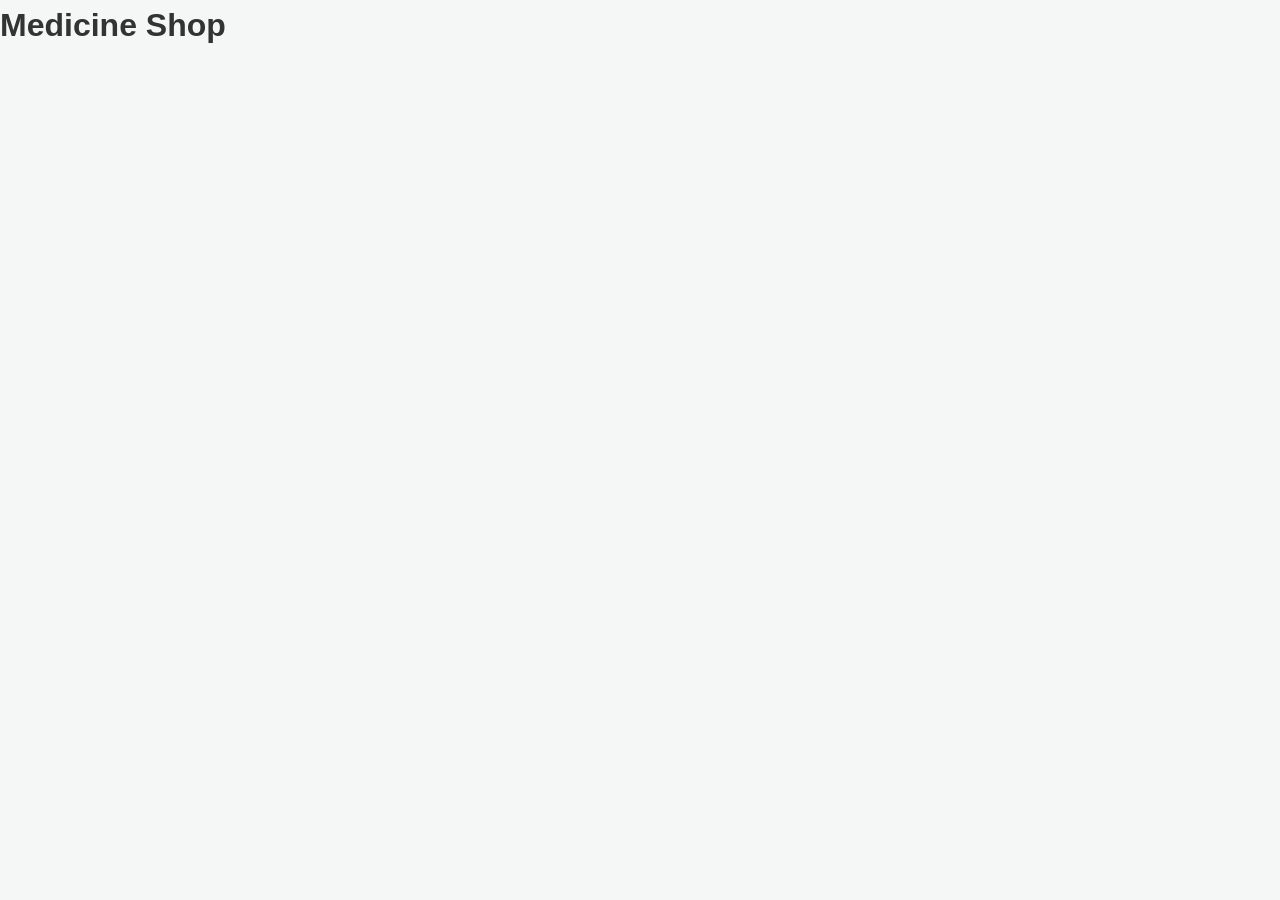
==== frontend/index.html @ e7564c16 "Initialize medicine shop frontend and docs This commit sets up the project foundation for the Online" ====
<!DOCTYPE html>
<html lang="en">
<head>
    <meta charset="UTF-8">
    <meta name="viewport" content="width=device-width, initial-scale=1.0">
    <title>Medicine Shop</title>
    <link rel="stylesheet" href="css/style.css">
</head>
<body>
    <header>
        <h1>Medicine Shop</h1>
        <nav>
            <!-- Navigation items -->
        </nav>
    </header>

    <main id="product-container">
        <!-- Content will be rendered here via JS -->
    </main>

    <script type="module" src="js/api.js"></script>
    <script type="module" src="js/cart.js"></script>
    <script type="module" src="js/ui.js"></script>
</body>
</html>
---- frontend/css/style.css ----
:root {
  /* Colors - REPLACE WITH FIGMA DESIGN SYSTEM */
  --primary-color: #2c3e50;
  --secondary-color: #27ae60;
  --background-color: #f4f7f6;
  --text-main: #333333;
  --text-light: #666666;

  /* Typography */
  --font-family-main: 'Segoe UI', Tahoma, Geneva, Verdana, sans-serif;
  --font-size-base: 16px;

  /* Spacing */
  --spacing-sm: 8px;
  --spacing-md: 16px;
  --spacing-lg: 24px;
}

* {
  box-sizing: border-box;
  margin: 0;
  padding: 0;
}

body {
  font-family: var(--font-family-main);
  background-color: var(--background-color);
  color: var(--text-main);
  line-height: 1.6;
}
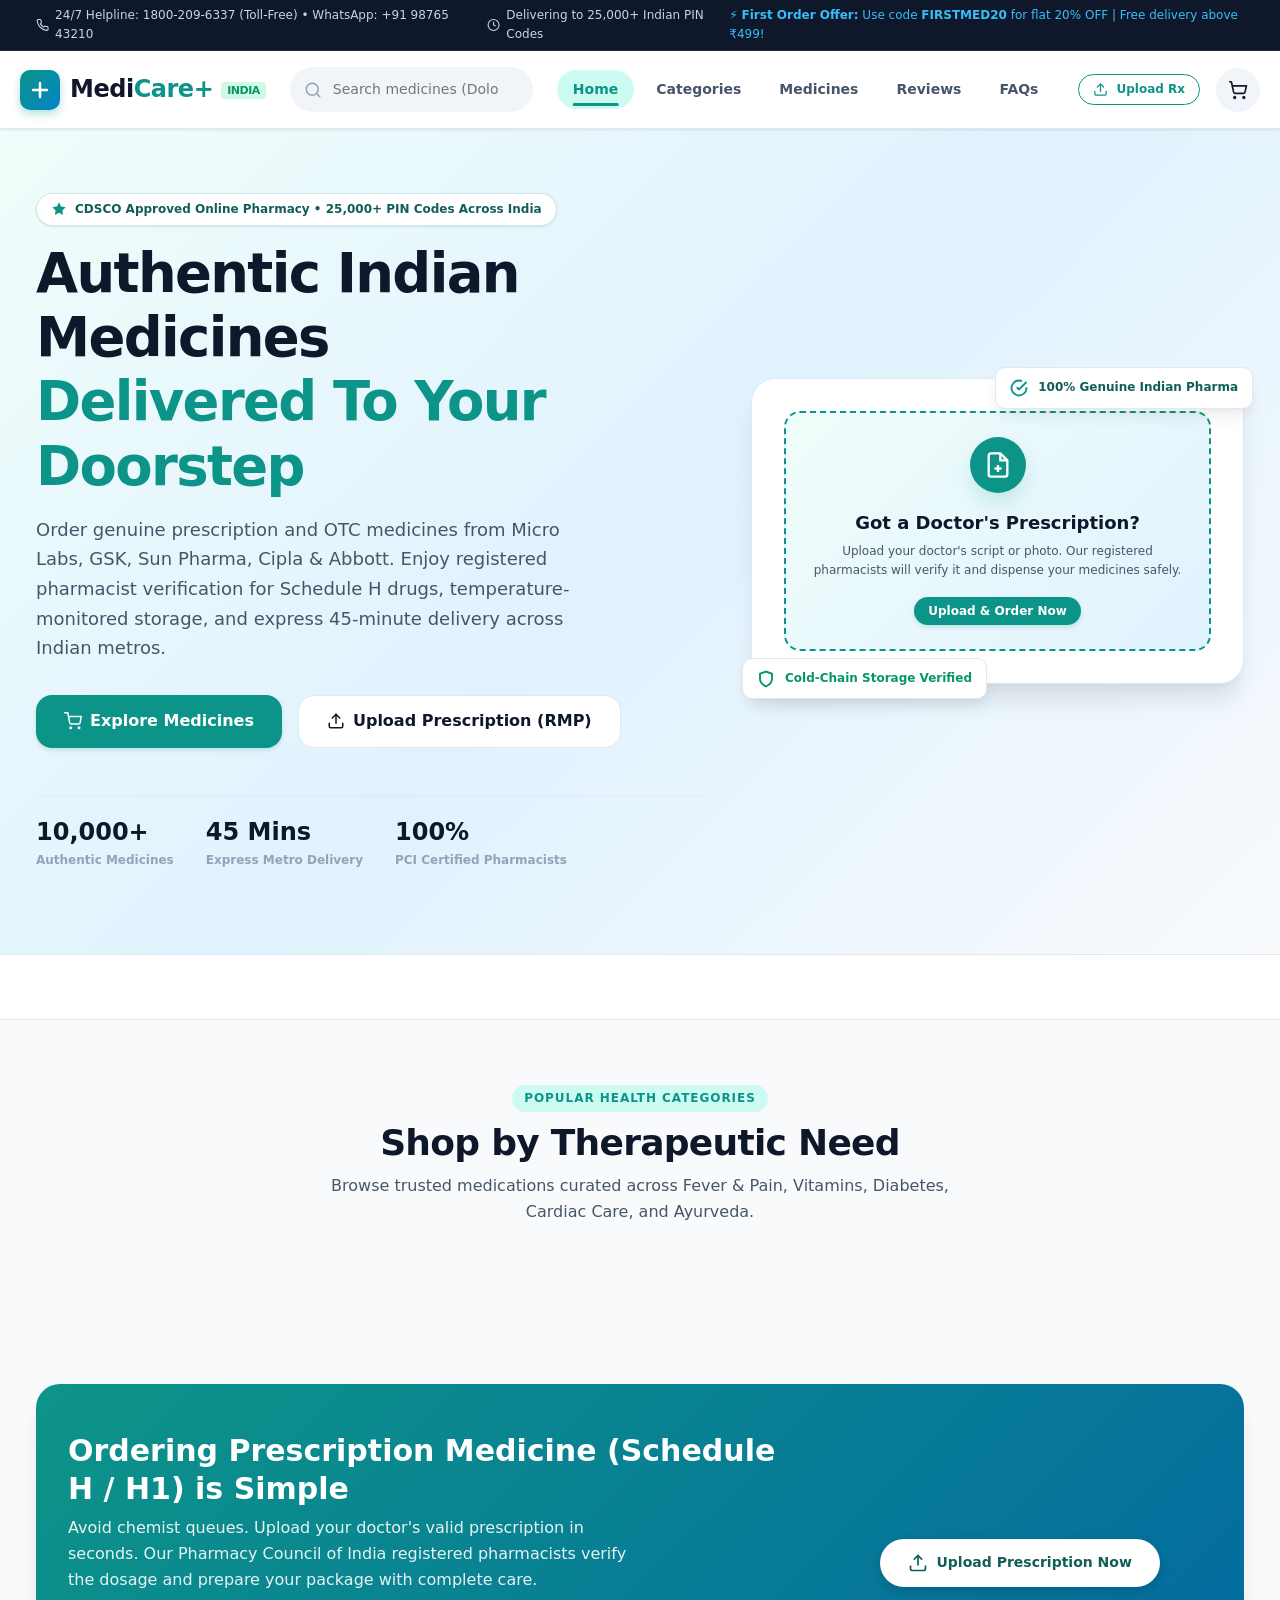
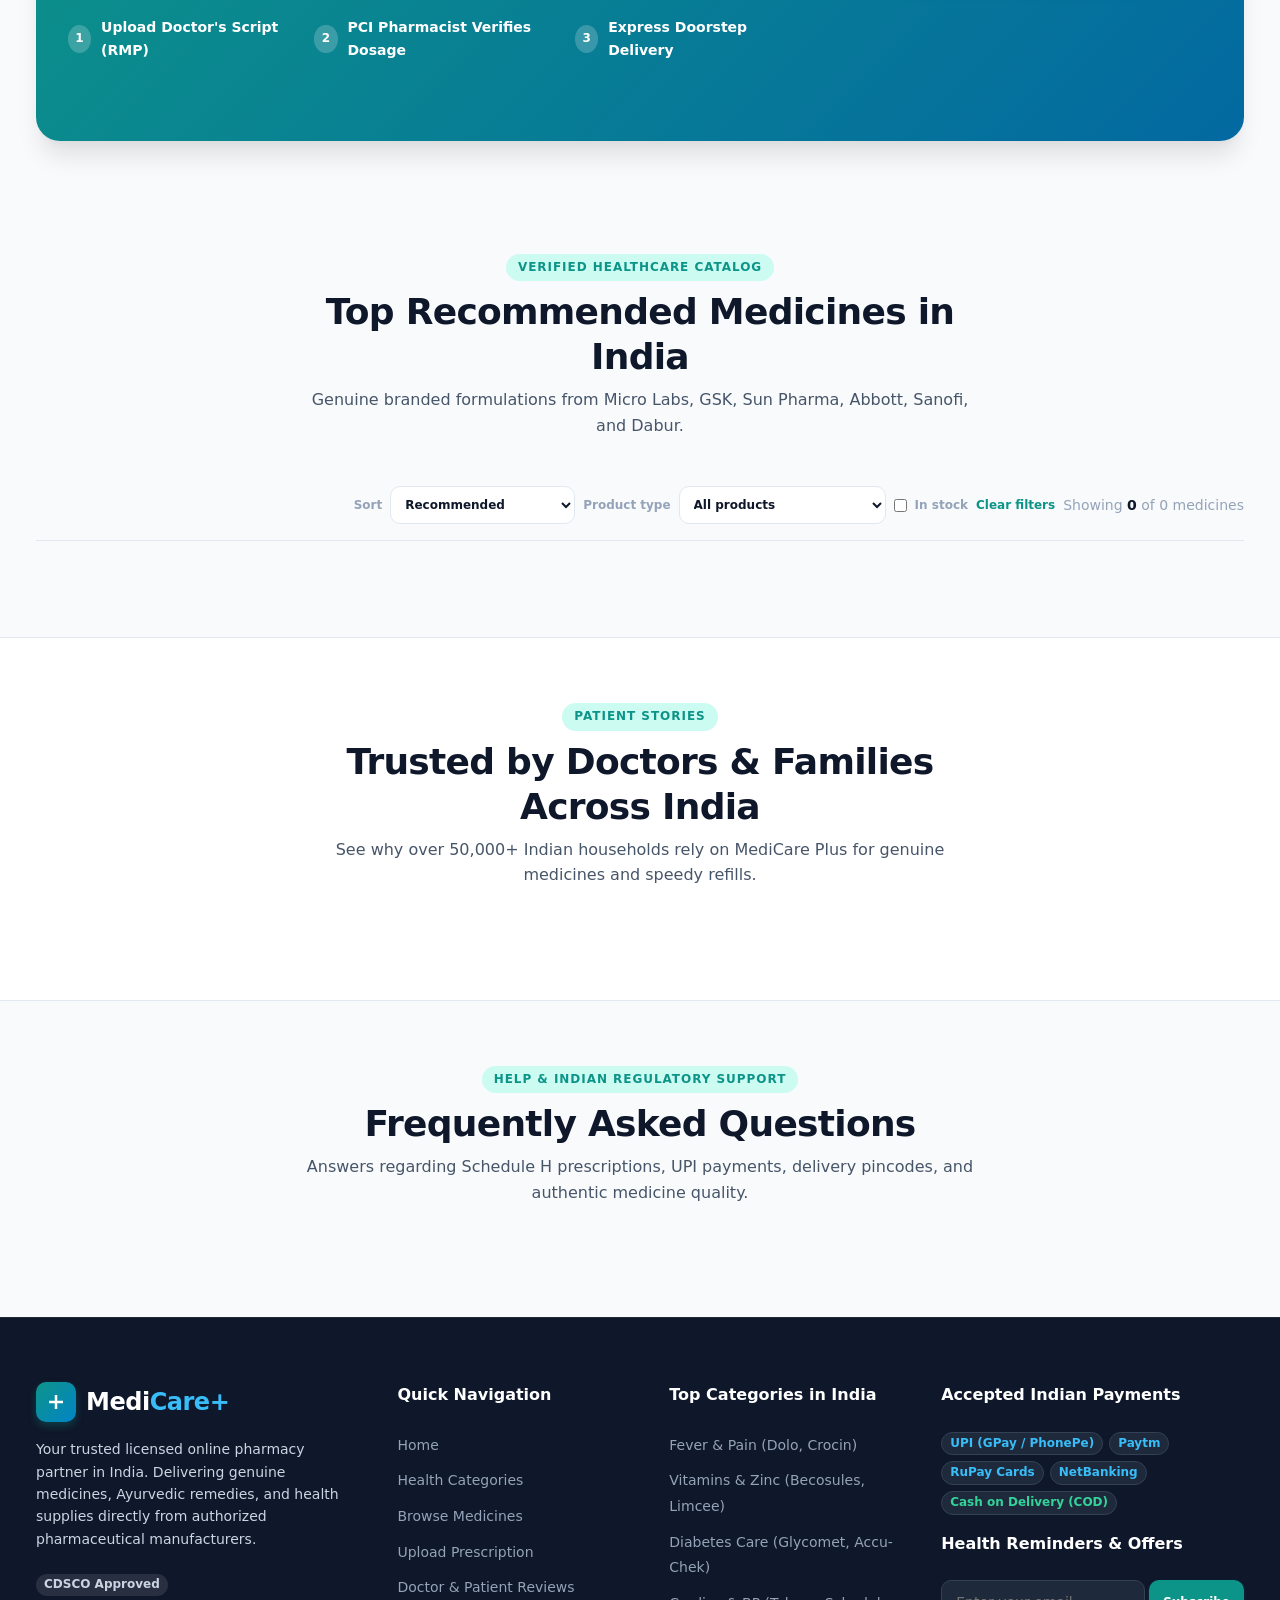
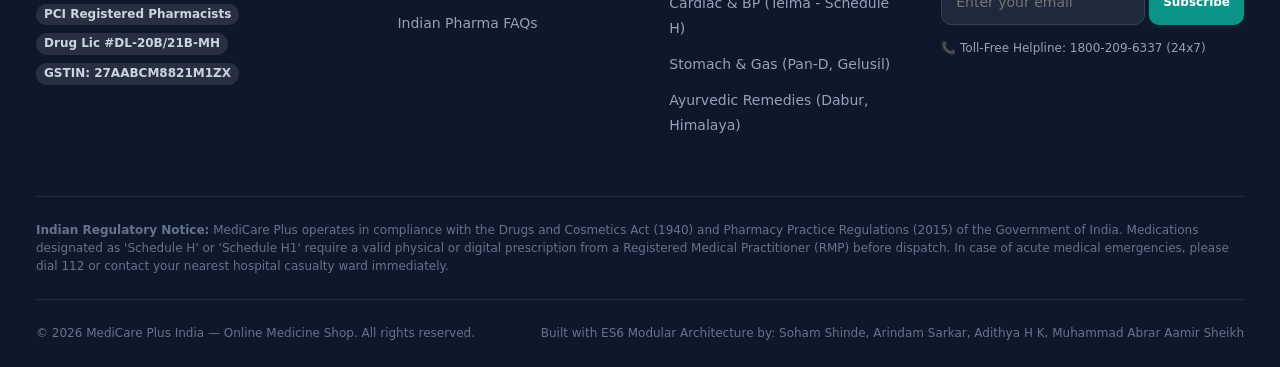
==== commit 953dd556: "fix(ui): polish navbar hover animations, fix card image containment, and adapt to Indian market (#7)" ====
--- a/frontend/index.html
+++ b/frontend/index.html
@@ -1,25 +1,433 @@
 <!DOCTYPE html>
 <html lang="en">
 <head>
-    <meta charset="UTF-8">
-    <meta name="viewport" content="width=device-width, initial-scale=1.0">
-    <title>Medicine Shop</title>
-    <link rel="stylesheet" href="css/style.css">
+  <meta charset="UTF-8" />
+  <meta name="viewport" content="width=device-width, initial-scale=1.0" />
+  <meta name="description" content="MediCare Plus — India's trusted online pharmacy delivering authentic prescription and OTC medicines, vitamins, and healthcare essentials across 25,000+ PIN codes with express delivery." />
+  <title>MediCare Plus — Online Medicine Shop & Pharmacy (India)</title>
+  <link rel="stylesheet" href="css/style.css" />
 </head>
 <body>
-    <header>
-        <h1>Medicine Shop</h1>
-        <nav>
-            <!-- Navigation items -->
-        </nav>
-    </header>
-
-    <main id="product-container">
-        <!-- Content will be rendered here via JS -->
-    </main>
-
-    <script type="module" src="js/api.js"></script>
-    <script type="module" src="js/cart.js"></script>
-    <script type="module" src="js/ui.js"></script>
+
+  <!-- Top Announcement Bar (Indian Market Helpline & Promo) -->
+  <div class="top-bar">
+    <div class="container top-bar-inner">
+      <div class="top-bar-contact">
+        <span>
+          <svg viewBox="0 0 24 24" width="14" height="14" stroke="currentColor" stroke-width="2" fill="none"><path d="M22 16.92v3a2 2 0 0 1-2.18 2 19.79 19.79 0 0 1-8.63-3.07 19.5 19.5 0 0 1-6-6 19.79 19.79 0 0 1-3.07-8.67A2 2 0 0 1 4.11 2h3a2 2 0 0 1 2 1.72 12.84 12.84 0 0 0 .7 2.81 2 2 0 0 1-.45 2.11L8.09 9.91a16 16 0 0 0 6 6l1.27-1.27a2 2 0 0 1 2.11-.45 12.84 12.84 0 0 0 2.81.7A2 2 0 0 1 22 16.92z"/></svg>
+          24/7 Helpline: 1800-209-6337 (Toll-Free) • WhatsApp: +91 98765 43210
+        </span>
+        <span>
+          <svg viewBox="0 0 24 24" width="14" height="14" stroke="currentColor" stroke-width="2" fill="none"><circle cx="12" cy="12" r="10"/><polyline points="12 6 12 12 16 14"/></svg>
+          Delivering to 25,000+ Indian PIN Codes
+        </span>
+      </div>
+      <div class="top-bar-promo">
+        ⚡ <strong>First Order Offer:</strong> Use code <strong>FIRSTMED20</strong> for flat 20% OFF | Free delivery above ₹499!
+      </div>
+    </div>
+  </div>
+
+  <!-- Main Header & Navigation with Smooth Hover Animations -->
+  <header class="site-header">
+    <div class="container header-main">
+      <!-- Brand Logo with Interactive Rotate/Scale Hover -->
+      <a href="index.html" class="brand-logo" aria-label="MediCare Plus Home">
+        <div class="brand-icon-wrap">
+          <svg viewBox="0 0 24 24" width="24" height="24" stroke="currentColor" stroke-width="2.5" fill="none" stroke-linecap="round" stroke-linejoin="round">
+            <path d="M12 5v14M5 12h14"/>
+          </svg>
+        </div>
+        <div class="brand-name">Medi<span>Care+</span> <small style="font-size: 11px; color: var(--accent-hover); font-weight: 700; background: var(--accent-light); padding: 2px 6px; border-radius: 4px; vertical-align: middle;">INDIA</small></div>
+      </a>
+
+      <!-- Header Search Bar -->
+      <form class="header-search-form" role="search" onsubmit="return false;">
+        <div class="search-input-wrap">
+          <svg class="search-icon" viewBox="0 0 24 24" width="18" height="18" stroke="currentColor" stroke-width="2" fill="none" stroke-linecap="round" stroke-linejoin="round">
+            <circle cx="11" cy="11" r="8"></circle>
+            <line x1="21" y1="21" x2="16.65" y2="16.65"></line>
+          </svg>
+          <input 
+            type="search" 
+            class="header-search-input" 
+            placeholder="Search medicines (Dolo 650, Becosules, Crocin), generic salts, brands..." 
+            aria-label="Search Indian medicines"
+          />
+        </div>
+      </form>
+
+      <!-- Main Navigation with Smooth Animated Hover Underlines -->
+      <nav class="main-nav" aria-label="Main Navigation">
+        <ul class="nav-links" id="main-nav-links">
+          <li><a href="index.html" class="nav-link active">Home</a></li>
+          <li><a href="#categories-section" class="nav-link">Categories</a></li>
+          <li><a href="#medicines-section" class="nav-link">Medicines</a></li>
+          <li><a href="#testimonials-section" class="nav-link">Reviews</a></li>
+          <li><a href="#faq-section" class="nav-link">FAQs</a></li>
+        </ul>
+      </nav>
+
+      <!-- Header Action Controls -->
+      <div class="header-actions">
+        <button type="button" class="btn btn-outline-primary btn-sm btn-pill" data-action="upload-prescription" title="Upload Doctor's Prescription (RMP)">
+          <svg viewBox="0 0 24 24" width="15" height="15" stroke="currentColor" stroke-width="2" fill="none" stroke-linecap="round" stroke-linejoin="round">
+            <path d="M21 15v4a2 2 0 0 1-2 2H5a2 2 0 0 1-2-2v-4"/>
+            <polyline points="17 8 12 3 7 8"/>
+            <line x1="12" y1="3" x2="12" y2="15"/>
+          </svg>
+          <span>Upload Rx</span>
+        </button>
+
+        <!-- Cart Button with Bouncing Counter Badge -->
+        <button type="button" class="btn-cart" id="btn-cart" aria-label="Shopping Cart">
+          <svg viewBox="0 0 24 24" width="20" height="20" stroke="currentColor" stroke-width="2" fill="none" stroke-linecap="round" stroke-linejoin="round">
+            <circle cx="8" cy="21" r="1"/>
+            <circle cx="19" cy="21" r="1"/>
+            <path d="M2.05 2.05h2l2.66 12.42a2 2 0 0 0 2 1.58h9.78a2 2 0 0 0 1.95-1.57l1.65-7.43H5.12"/>
+          </svg>
+          <span class="cart-badge" id="cart-badge" style="display: none;">0</span>
+        </button>
+
+        <!-- Mobile Menu Hamburger -->
+        <button type="button" class="mobile-toggle" id="mobile-menu-toggle" aria-label="Toggle navigation menu">
+          <svg viewBox="0 0 24 24" width="24" height="24" stroke="currentColor" stroke-width="2" fill="none">
+            <line x1="3" y1="12" x2="21" y2="12"></line>
+            <line x1="3" y1="6" x2="21" y2="6"></line>
+            <line x1="3" y1="18" x2="21" y2="18"></line>
+          </svg>
+        </button>
+      </div>
+    </div>
+  </header>
+
+  <main>
+    <!-- Hero Section -->
+    <section class="hero-section">
+      <div class="container hero-grid">
+        <div class="hero-content">
+          <div class="hero-tag">
+            <svg viewBox="0 0 24 24" width="16" height="16" fill="var(--primary-color)" stroke="none">
+              <path d="M12 2l3.09 6.26L22 9.27l-5 4.87 1.18 6.88L12 17.77l-6.18 3.25L7 14.14 2 9.27l6.91-1.01L12 2z"/>
+            </svg>
+            CDSCO Approved Online Pharmacy • 25,000+ PIN Codes Across India
+          </div>
+
+          <h1 class="hero-title">
+            Authentic Indian Medicines <br />
+            <span class="highlight">Delivered To Your Doorstep</span>
+          </h1>
+
+          <p class="hero-description">
+            Order genuine prescription and OTC medicines from Micro Labs, GSK, Sun Pharma, Cipla & Abbott. Enjoy registered pharmacist verification for Schedule H drugs, temperature-monitored storage, and express 45-minute delivery across Indian metros.
+          </p>
+
+          <div class="hero-actions">
+            <a href="#medicines-section" class="btn btn-primary btn-lg">
+              <svg viewBox="0 0 24 24" width="18" height="18" stroke="currentColor" stroke-width="2" fill="none" stroke-linecap="round" stroke-linejoin="round">
+                <circle cx="9" cy="21" r="1"/>
+                <circle cx="20" cy="21" r="1"/>
+                <path d="M1 1h4l2.68 13.39a2 2 0 0 0 2 1.61h9.72a2 2 0 0 0 2-1.61L23 6H6"/>
+              </svg>
+              <span>Explore Medicines</span>
+            </a>
+
+            <button type="button" class="btn btn-outline btn-lg" data-action="upload-prescription">
+              <svg viewBox="0 0 24 24" width="18" height="18" stroke="currentColor" stroke-width="2" fill="none" stroke-linecap="round" stroke-linejoin="round">
+                <path d="M21 15v4a2 2 0 0 1-2 2H5a2 2 0 0 1-2-2v-4"/>
+                <polyline points="17 8 12 3 7 8"/>
+                <line x1="12" y1="3" x2="12" y2="15"/>
+              </svg>
+              <span>Upload Prescription (RMP)</span>
+            </button>
+          </div>
+
+          <div class="hero-stats">
+            <div class="stat-item">
+              <span class="stat-number">10,000+</span>
+              <span class="stat-label">Authentic Medicines</span>
+            </div>
+            <div class="stat-item">
+              <span class="stat-number">45 Mins</span>
+              <span class="stat-label">Express Metro Delivery</span>
+            </div>
+            <div class="stat-item">
+              <span class="stat-number">100%</span>
+              <span class="stat-label">PCI Certified Pharmacists</span>
+            </div>
+          </div>
+        </div>
+
+        <!-- Hero Visual Right Box -->
+        <div class="hero-visual">
+          <div class="hero-card">
+            <div class="hero-prescription-box" data-action="upload-prescription" style="cursor: pointer;">
+              <div class="prescription-icon-circle">
+                <svg viewBox="0 0 24 24" width="28" height="28" stroke="currentColor" stroke-width="2" fill="none">
+                  <path d="M14 2H6a2 2 0 0 0-2 2v16a2 2 0 0 0 2 2h12a2 2 0 0 0 2-2V8z"></path>
+                  <polyline points="14 2 14 8 20 8"></polyline>
+                  <line x1="12" y1="18" x2="12" y2="12"></line>
+                  <line x1="9" y1="15" x2="15" y2="15"></line>
+                </svg>
+              </div>
+              <h3>Got a Doctor's Prescription?</h3>
+              <p>Upload your doctor's script or photo. Our registered pharmacists will verify it and dispense your medicines safely.</p>
+              <button type="button" class="btn btn-primary btn-sm btn-pill" data-action="upload-prescription">
+                Upload & Order Now
+              </button>
+            </div>
+
+            <div class="floating-badge floating-badge-1">
+              <svg viewBox="0 0 24 24" width="18" height="18" stroke="var(--primary-color)" stroke-width="2.5" fill="none">
+                <path d="M22 11.08V12a10 10 0 1 1-5.93-9.14"></path>
+                <polyline points="22 4 12 14.01 9 11.01"></polyline>
+              </svg>
+              <span>100% Genuine Indian Pharma</span>
+            </div>
+
+            <div class="floating-badge floating-badge-2">
+              <svg viewBox="0 0 24 24" width="18" height="18" stroke="var(--accent-hover)" stroke-width="2.5" fill="none">
+                <path d="M12 22s8-4 8-10V5l-8-3-8 3v7c0 6 8 10 8 10z"></path>
+              </svg>
+              <span>Cold-Chain Storage Verified</span>
+            </div>
+          </div>
+        </div>
+      </div>
+    </section>
+
+    <!-- Trust Features (Indian Market Adapted) -->
+    <section class="features-section" aria-label="Trust and Reliability Features">
+      <div class="container">
+        <div class="features-grid" id="features-container">
+          <!-- Dynamically populated via ui.js -->
+        </div>
+      </div>
+    </section>
+
+    <!-- Categories Showcase -->
+    <section class="section categories-section" id="categories-section" aria-label="Medicine Categories">
+      <div class="container">
+        <div class="section-header">
+          <span class="section-badge">Popular Health Categories</span>
+          <h2 class="section-title">Shop by Therapeutic Need</h2>
+          <p class="section-subtitle">Browse trusted medications curated across Fever & Pain, Vitamins, Diabetes, Cardiac Care, and Ayurveda.</p>
+        </div>
+
+        <div class="categories-grid" id="categories-container">
+          <!-- Dynamically populated via ui.js -->
+        </div>
+      </div>
+    </section>
+
+    <!-- Prescription Upload Callout Banner -->
+    <section class="container" id="prescription-section" aria-label="Prescription Upload Banner">
+      <div class="rx-banner-section">
+        <div class="rx-banner-grid">
+          <div class="rx-banner-content">
+            <h2>Ordering Prescription Medicine (Schedule H / H1) is Simple</h2>
+            <p>Avoid chemist queues. Upload your doctor's valid prescription in seconds. Our Pharmacy Council of India registered pharmacists verify the dosage and prepare your package with complete care.</p>
+            
+            <div class="rx-steps">
+              <div class="rx-step-item">
+                <span class="rx-step-number">1</span>
+                <span>Upload Doctor's Script (RMP)</span>
+              </div>
+              <div class="rx-step-item">
+                <span class="rx-step-number">2</span>
+                <span>PCI Pharmacist Verifies Dosage</span>
+              </div>
+              <div class="rx-step-item">
+                <span class="rx-step-number">3</span>
+                <span>Express Doorstep Delivery</span>
+              </div>
+            </div>
+          </div>
+
+          <div class="rx-banner-action">
+            <button type="button" class="btn btn-upload-lg btn-pill" data-action="upload-prescription">
+              <svg viewBox="0 0 24 24" width="20" height="20" stroke="currentColor" stroke-width="2" fill="none">
+                <path d="M21 15v4a2 2 0 0 1-2 2H5a2 2 0 0 1-2-2v-4"/>
+                <polyline points="17 8 12 3 7 8"/>
+                <line x1="12" y1="3" x2="12" y2="15"/>
+              </svg>
+              <span>Upload Prescription Now</span>
+            </button>
+          </div>
+        </div>
+      </div>
+    </section>
+
+    <!-- Featured Medicines Catalog Showcase -->
+    <section class="section" id="medicines-section" aria-label="Featured Medicines Catalog">
+      <div class="container">
+        <div class="section-header">
+          <span class="section-badge">Verified Healthcare Catalog</span>
+          <h2 class="section-title">Top Recommended Medicines in India</h2>
+          <p class="section-subtitle">Genuine branded formulations from Micro Labs, GSK, Sun Pharma, Abbott, Sanofi, and Dabur.</p>
+        </div>
+
+        <!-- Filter Pills Bar & Counter -->
+        <div class="catalog-controls">
+          <div class="filter-pills" id="filter-pills-container">
+            <!-- Dynamically populated via app.js -->
+          </div>
+          <div class="catalog-refinements" aria-label="Refine medicine results">
+            <label class="catalog-select-label" for="catalog-sort">Sort
+              <select id="catalog-sort" class="catalog-select">
+                <option value="recommended">Recommended</option>
+                <option value="name-asc">Name: A to Z</option>
+                <option value="price-asc">Price: Low to high</option>
+                <option value="price-desc">Price: High to low</option>
+              </select>
+            </label>
+            <label class="catalog-select-label" for="catalog-type">Product type
+              <select id="catalog-type" class="catalog-select">
+                <option value="all">All products</option>
+                <option value="otc">Over the counter</option>
+                <option value="rx">Prescription required</option>
+              </select>
+            </label>
+            <label class="catalog-stock-toggle"><input id="catalog-in-stock" type="checkbox" /> In stock</label>
+            <button type="button" class="catalog-reset" id="catalog-reset">Clear filters</button>
+            <div class="results-count" aria-live="polite">
+              Showing <strong id="results-count-number">0</strong> of <span id="results-total-number">0</span> medicines
+            </div>
+          </div>
+        </div>
+
+        <!-- Product Grid Container with Fixed-Height Contain Card Images -->
+        <div class="products-grid" id="product-container">
+          <!-- Dynamically rendered via ui.js renderProducts() -->
+        </div>
+      </div>
+    </section>
+
+    <!-- Customer Testimonials -->
+    <section class="section" id="testimonials-section" style="background-color: var(--bg-surface); border-top: 1px solid var(--border-color); border-bottom: 1px solid var(--border-color);" aria-label="Patient Testimonials">
+      <div class="container">
+        <div class="section-header">
+          <span class="section-badge">Patient Stories</span>
+          <h2 class="section-title">Trusted by Doctors & Families Across India</h2>
+          <p class="section-subtitle">See why over 50,000+ Indian households rely on MediCare Plus for genuine medicines and speedy refills.</p>
+        </div>
+
+        <div class="testimonials-grid" id="testimonials-container">
+          <!-- Dynamically populated via ui.js -->
+        </div>
+      </div>
+    </section>
+
+    <!-- Frequently Asked Questions -->
+    <section class="section" id="faq-section" aria-label="Frequently Asked Questions">
+      <div class="container">
+        <div class="section-header">
+          <span class="section-badge">Help & Indian Regulatory Support</span>
+          <h2 class="section-title">Frequently Asked Questions</h2>
+          <p class="section-subtitle">Answers regarding Schedule H prescriptions, UPI payments, delivery pincodes, and authentic medicine quality.</p>
+        </div>
+
+        <div class="faq-grid" id="faq-container">
+          <!-- Dynamically populated via ui.js -->
+        </div>
+      </div>
+    </section>
+  </main>
+
+  <!-- Site Footer (Indian Compliance & Payments) -->
+  <footer class="site-footer">
+    <div class="container">
+      <div class="footer-grid">
+        <!-- Col 1: About & Credentials -->
+        <div class="footer-col footer-brand">
+          <a href="index.html" class="brand-logo" style="color: #ffffff;">
+            <div class="brand-icon-wrap">
+              <svg viewBox="0 0 24 24" width="24" height="24" stroke="currentColor" stroke-width="2.5" fill="none">
+                <path d="M12 5v14M5 12h14"/>
+              </svg>
+            </div>
+            <div class="brand-name" style="color: #ffffff;">Medi<span style="color: #38bdf8;">Care+</span></div>
+          </a>
+          <p>
+            Your trusted licensed online pharmacy partner in India. Delivering genuine medicines, Ayurvedic remedies, and health supplies directly from authorized pharmaceutical manufacturers.
+          </p>
+          <div style="display: flex; gap: 8px; flex-wrap: wrap;">
+            <span class="badge" style="background: rgba(255,255,255,0.1); color: #cbd5e1;">CDSCO Approved</span>
+            <span class="badge" style="background: rgba(255,255,255,0.1); color: #cbd5e1;">PCI Registered Pharmacists</span>
+            <span class="badge" style="background: rgba(255,255,255,0.1); color: #cbd5e1;">Drug Lic #DL-20B/21B-MH</span>
+            <span class="badge" style="background: rgba(255,255,255,0.1); color: #cbd5e1;">GSTIN: 27AABCM8821M1ZX</span>
+          </div>
+        </div>
+
+        <!-- Col 2: Quick Links -->
+        <div class="footer-col">
+          <h4>Quick Navigation</h4>
+          <ul class="footer-links">
+            <li><a href="index.html">Home</a></li>
+            <li><a href="#categories-section">Health Categories</a></li>
+            <li><a href="#medicines-section">Browse Medicines</a></li>
+            <li><a href="#prescription-section">Upload Prescription</a></li>
+            <li><a href="#testimonials-section">Doctor & Patient Reviews</a></li>
+            <li><a href="#faq-section">Indian Pharma FAQs</a></li>
+          </ul>
+        </div>
+
+        <!-- Col 3: Popular Categories -->
+        <div class="footer-col">
+          <h4>Top Categories in India</h4>
+          <ul class="footer-links">
+            <li><a href="#medicines-section">Fever & Pain (Dolo, Crocin)</a></li>
+            <li><a href="#medicines-section">Vitamins & Zinc (Becosules, Limcee)</a></li>
+            <li><a href="#medicines-section">Diabetes Care (Glycomet, Accu-Chek)</a></li>
+            <li><a href="#medicines-section">Cardiac & BP (Telma - Schedule H)</a></li>
+            <li><a href="#medicines-section">Stomach & Gas (Pan-D, Gelusil)</a></li>
+            <li><a href="#medicines-section">Ayurvedic Remedies (Dabur, Himalaya)</a></li>
+          </ul>
+        </div>
+
+        <!-- Col 4: Payments, Newsletter & Contact -->
+        <div class="footer-col">
+          <h4>Accepted Indian Payments</h4>
+          <div style="display: flex; gap: 6px; flex-wrap: wrap; margin-bottom: 16px;">
+            <span class="badge" style="background: #1e293b; color: #38bdf8; border: 1px solid #334155;">UPI (GPay / PhonePe)</span>
+            <span class="badge" style="background: #1e293b; color: #38bdf8; border: 1px solid #334155;">Paytm</span>
+            <span class="badge" style="background: #1e293b; color: #38bdf8; border: 1px solid #334155;">RuPay Cards</span>
+            <span class="badge" style="background: #1e293b; color: #38bdf8; border: 1px solid #334155;">NetBanking</span>
+            <span class="badge" style="background: #1e293b; color: #34d399; border: 1px solid #334155;">Cash on Delivery (COD)</span>
+          </div>
+
+          <h4>Health Reminders & Offers</h4>
+          <form class="newsletter-form" onsubmit="event.preventDefault(); alert('Thank you for subscribing to MediCare Plus India health updates!');">
+            <input type="email" class="newsletter-input" placeholder="Enter your email" required />
+            <button type="submit" class="btn btn-primary btn-sm">Subscribe</button>
+          </form>
+          <p style="font-size: 12px; color: #94a3b8; margin-top: 14px;">
+            📞 Toll-Free Helpline: 1800-209-6337 (24x7)
+          </p>
+        </div>
+      </div>
+
+      <!-- Regulatory Medical Disclaimer (Indian Drugs & Cosmetics Act) -->
+      <div class="footer-disclaimer">
+        <strong>Indian Regulatory Notice:</strong> MediCare Plus operates in compliance with the Drugs and Cosmetics Act (1940) and Pharmacy Practice Regulations (2015) of the Government of India. Medications designated as 'Schedule H' or 'Schedule H1' require a valid physical or digital prescription from a Registered Medical Practitioner (RMP) before dispatch. In case of acute medical emergencies, please dial 112 or contact your nearest hospital casualty ward immediately.
+      </div>
+
+      <!-- Copyright & Team Attribution -->
+      <div class="footer-bottom">
+        <div>
+          © 2026 MediCare Plus India — Online Medicine Shop. All rights reserved.
+        </div>
+        <div>
+          Built with ES6 Modular Architecture by: Soham Shinde, Arindam Sarkar, Adithya H K, Muhammad Abrar Aamir Sheikh
+        </div>
+      </div>
+    </div>
+  </footer>
+
+  <!-- Toast Notification Container -->
+  <div id="toast-container" class="toast-container" aria-live="polite"></div>
+
+  <!-- Modular Scripts -->
+  <script type="module" src="js/app.js"></script>
 </body>
 </html>
--- a/frontend/css/style.css
+++ b/frontend/css/style.css
@@ -1,30 +1,1661 @@
+/**
+ * style.css: Core Design System and Component Styles for Online Medicine Shop
+ * Maintained by Member 1 (Soham Shinde) - Foundation, Homepage & UI Components
+ */
+
+/* ==========================================================================
+   1. DESIGN SYSTEM VARIABLES (:root)
+   ========================================================================== */
 :root {
-  /* Colors - REPLACE WITH FIGMA DESIGN SYSTEM */
-  --primary-color: #2c3e50;
-  --secondary-color: #27ae60;
-  --background-color: #f4f7f6;
-  --text-main: #333333;
-  --text-light: #666666;
-
-  /* Typography */
-  --font-family-main: 'Segoe UI', Tahoma, Geneva, Verdana, sans-serif;
-  --font-size-base: 16px;
-
-  /* Spacing */
+  /* Brand Palette - Modern Healthcare & Pharmaceutical */
+  --primary-color: #0d9488;       /* Medical Teal 600 */
+  --primary-hover: #0f766e;       /* Teal 700 */
+  --primary-dark: #115e59;        /* Teal 800 */
+  --primary-light: #ccfbf1;       /* Teal 100 */
+  --primary-subtle: #f0fdfa;      /* Teal 50 */
+
+  --secondary-color: #0284c7;     /* Clinical Sky 600 */
+  --secondary-hover: #0369a1;     /* Sky 700 */
+  --secondary-light: #e0f2fe;     /* Sky 100 */
+
+  --accent-color: #10b981;        /* Wellness Emerald 500 */
+  --accent-hover: #059669;        /* Emerald 600 */
+  --accent-light: #d1fae5;        /* Emerald 100 */
+
+  /* Status & Regulatory */
+  --warning-color: #d97706;       /* Rx Prescription Required (Amber 600) */
+  --warning-light: #fef3c7;       /* Amber 100 */
+  --warning-border: #fcd34d;      /* Amber 300 */
+  
+  --danger-color: #e11d48;        /* Rose 600 */
+  --danger-light: #ffe4e6;        /* Rose 100 */
+
+  --success-color: #10b981;       /* Emerald 500 */
+  --success-light: #d1fae5;       /* Emerald 100 */
+
+  /* Neutral Backgrounds & Surfaces */
+  --background-color: #f8fafc;   /* Slate 50 */
+  --bg-surface: #ffffff;
+  --bg-muted: #f1f5f9;           /* Slate 100 */
+  --bg-card: #ffffff;
+  --bg-dark: #0f172a;            /* Slate 900 */
+
+  /* Typography Colors */
+  --text-main: #0f172a;           /* Slate 900 */
+  --text-light: #475569;          /* Slate 600 */
+  --text-muted: #94a3b8;          /* Slate 400 */
+  --text-inverted: #ffffff;
+
+  /* Borders & Dividers */
+  --border-color: #e2e8f0;        /* Slate 200 */
+  --border-subtle: #f1f5f9;       /* Slate 100 */
+  --border-focus: #0d9488;
+
+  /* Typography Hierarchy */
+  --font-family-main: system-ui, -apple-system, BlinkMacSystemFont, 'Segoe UI', Roboto, 'Helvetica Neue', Arial, sans-serif;
+  --font-size-xs: 0.75rem;       /* 12px */
+  --font-size-sm: 0.875rem;      /* 14px */
+  --font-size-base: 1rem;        /* 16px */
+  --font-size-md: 1.125rem;      /* 18px */
+  --font-size-lg: 1.25rem;       /* 20px */
+  --font-size-xl: 1.5rem;        /* 24px */
+  --font-size-2xl: 1.875rem;     /* 30px */
+  --font-size-3xl: 2.25rem;      /* 36px */
+  --font-size-4xl: 3rem;         /* 48px */
+
+  /* Spacing Scale */
+  --spacing-xs: 4px;
   --spacing-sm: 8px;
   --spacing-md: 16px;
   --spacing-lg: 24px;
-}
-
-* {
+  --spacing-xl: 32px;
+  --spacing-2xl: 48px;
+  --spacing-3xl: 64px;
+
+  /* Border Radii */
+  --radius-sm: 6px;
+  --radius-md: 10px;
+  --radius-lg: 16px;
+  --radius-xl: 24px;
+  --radius-pill: 9999px;
+
+  /* Shadows & Elevations */
+  --shadow-sm: 0 1px 3px rgba(0, 0, 0, 0.06), 0 1px 2px rgba(0, 0, 0, 0.04);
+  --shadow-md: 0 4px 6px -1px rgba(0, 0, 0, 0.07), 0 2px 4px -2px rgba(0, 0, 0, 0.04);
+  --shadow-lg: 0 10px 15px -3px rgba(0, 0, 0, 0.08), 0 4px 6px -4px rgba(0, 0, 0, 0.03);
+  --shadow-xl: 0 20px 25px -5px rgba(0, 0, 0, 0.1), 0 8px 10px -6px rgba(0, 0, 0, 0.04);
+  --shadow-teal: 0 10px 25px -5px rgba(13, 148, 136, 0.25);
+
+  /* Transitions */
+  --transition-fast: 0.15s ease;
+  --transition-normal: 0.25s cubic-bezier(0.4, 0, 0.2, 1);
+  --transition-slow: 0.35s cubic-bezier(0.4, 0, 0.2, 1);
+
+  /* Container */
+  --container-max-width: 1240px;
+}
+
+/* ==========================================================================
+   2. GLOBAL RESET & BASE STYLES
+   ========================================================================== */
+*, *::before, *::after {
   box-sizing: border-box;
   margin: 0;
   padding: 0;
 }
 
+html {
+  scroll-behavior: smooth;
+}
+
 body {
   font-family: var(--font-family-main);
   background-color: var(--background-color);
   color: var(--text-main);
   line-height: 1.6;
-}
+  -webkit-font-smoothing: antialiased;
+  -moz-osx-font-smoothing: grayscale;
+  display: flex;
+  flex-direction: column;
+  min-height: 100vh;
+}
+
+img {
+  max-width: 100%;
+  height: auto;
+  display: block;
+}
+
+a {
+  color: inherit;
+  text-decoration: none;
+  transition: color var(--transition-fast);
+}
+
+button, input, select, textarea {
+  font: inherit;
+}
+
+button {
+  cursor: pointer;
+  border: none;
+  background: none;
+}
+
+ul, ol {
+  list-style: none;
+}
+
+/* Utilities */
+.container {
+  width: 100%;
+  max-width: var(--container-max-width);
+  margin-left: auto;
+  margin-right: auto;
+  padding-left: var(--spacing-md);
+  padding-right: var(--spacing-md);
+}
+
+.section {
+  padding-top: var(--spacing-3xl);
+  padding-bottom: var(--spacing-3xl);
+}
+
+.section-header {
+  text-align: center;
+  max-width: 680px;
+  margin: 0 auto var(--spacing-2xl);
+}
+
+.section-badge {
+  display: inline-block;
+  font-size: var(--font-size-xs);
+  font-weight: 700;
+  text-transform: uppercase;
+  letter-spacing: 0.08em;
+  color: var(--primary-color);
+  background: var(--primary-light);
+  padding: 4px 12px;
+  border-radius: var(--radius-pill);
+  margin-bottom: var(--spacing-sm);
+}
+
+.section-title {
+  font-size: var(--font-size-3xl);
+  font-weight: 800;
+  color: var(--text-main);
+  line-height: 1.25;
+  margin-bottom: var(--spacing-sm);
+  letter-spacing: -0.02em;
+}
+
+.section-subtitle {
+  font-size: var(--font-size-base);
+  color: var(--text-light);
+  line-height: 1.6;
+}
+
+/* ==========================================================================
+   3. UI COMPONENTS: BUTTONS
+   ========================================================================== */
+.btn {
+  display: inline-flex;
+  align-items: center;
+  justify-content: center;
+  gap: var(--spacing-sm);
+  padding: 10px 20px;
+  font-size: var(--font-size-sm);
+  font-weight: 600;
+  border-radius: var(--radius-md);
+  transition: all var(--transition-normal);
+  white-space: nowrap;
+  line-height: 1.4;
+}
+
+.btn-primary {
+  background-color: var(--primary-color);
+  color: var(--text-inverted);
+  box-shadow: 0 2px 4px rgba(13, 148, 136, 0.2);
+}
+
+.btn-primary:hover {
+  background-color: var(--primary-hover);
+  box-shadow: 0 4px 10px rgba(13, 148, 136, 0.35);
+  transform: translateY(-1px);
+}
+
+.btn-primary:active {
+  transform: translateY(0);
+}
+
+.btn-secondary {
+  background-color: var(--secondary-color);
+  color: var(--text-inverted);
+}
+
+.btn-secondary:hover {
+  background-color: var(--secondary-hover);
+  transform: translateY(-1px);
+}
+
+.btn-outline {
+  border: 1.5px solid var(--border-color);
+  background-color: var(--bg-surface);
+  color: var(--text-main);
+}
+
+.btn-outline:hover {
+  border-color: var(--primary-color);
+  color: var(--primary-color);
+  background-color: var(--primary-subtle);
+}
+
+.btn-outline-primary {
+  border: 1.5px solid var(--primary-color);
+  color: var(--primary-color);
+  background: transparent;
+}
+
+.btn-outline-primary:hover {
+  background-color: var(--primary-color);
+  color: var(--text-inverted);
+}
+
+.btn-pill {
+  border-radius: var(--radius-pill);
+}
+
+.btn-sm {
+  padding: 6px 14px;
+  font-size: var(--font-size-xs);
+}
+
+.btn-lg {
+  padding: 14px 28px;
+  font-size: var(--font-size-base);
+  border-radius: var(--radius-lg);
+}
+
+.btn-icon {
+  width: 40px;
+  height: 40px;
+  padding: 0;
+  border-radius: var(--radius-md);
+  display: inline-flex;
+  align-items: center;
+  justify-content: center;
+}
+
+/* ==========================================================================
+   4. UI COMPONENTS: BADGES & TAGS
+   ========================================================================== */
+.badge {
+  display: inline-flex;
+  align-items: center;
+  gap: 4px;
+  padding: 3px 8px;
+  font-size: var(--font-size-xs);
+  font-weight: 600;
+  border-radius: var(--radius-pill);
+  line-height: 1.3;
+}
+
+.badge-rx {
+  background-color: var(--warning-light);
+  color: var(--warning-color);
+  border: 1px solid var(--warning-border);
+  font-weight: 700;
+}
+
+.badge-schedule-h {
+  background-color: #fee2e2;
+  color: #b91c1c;
+  border: 1px solid #fca5a5;
+  font-weight: 700;
+  letter-spacing: 0.02em;
+}
+
+.badge-ayurvedic {
+  background-color: #ecfdf5;
+  color: #047857;
+  border: 1px solid #a7f3d0;
+  font-weight: 700;
+}
+
+.badge-otc {
+  background-color: var(--success-light);
+  color: var(--accent-hover);
+}
+
+.badge-discount {
+  background-color: var(--danger-light);
+  color: var(--danger-color);
+  font-weight: 700;
+}
+
+.badge-category {
+  background-color: var(--bg-muted);
+  color: var(--text-light);
+}
+
+/* ==========================================================================
+   5. HEADER & NAVIGATION
+   ========================================================================== */
+.top-bar {
+  background-color: var(--bg-dark);
+  color: #cbd5e1;
+  font-size: var(--font-size-xs);
+  padding: 6px 0;
+  border-bottom: 1px solid rgba(255, 255, 255, 0.08);
+}
+
+.top-bar-inner {
+  display: flex;
+  justify-content: space-between;
+  align-items: center;
+}
+
+.top-bar-contact {
+  display: flex;
+  gap: var(--spacing-lg);
+}
+
+.top-bar-contact span {
+  display: flex;
+  align-items: center;
+  gap: 6px;
+}
+
+.top-bar-promo {
+  font-weight: 500;
+  color: #38bdf8;
+}
+
+.site-header {
+  position: sticky;
+  top: 0;
+  z-index: 100;
+  background-color: rgba(255, 255, 255, 0.95);
+  backdrop-filter: blur(8px);
+  border-bottom: 1px solid var(--border-color);
+  box-shadow: var(--shadow-sm);
+  transition: all var(--transition-normal);
+}
+
+.header-main {
+  display: flex;
+  align-items: center;
+  justify-content: space-between;
+  gap: var(--spacing-lg);
+  padding: var(--spacing-md) 0;
+}
+
+.brand-logo {
+  display: flex;
+  align-items: center;
+  gap: 10px;
+  font-size: var(--font-size-xl);
+  font-weight: 800;
+  color: var(--primary-color);
+  letter-spacing: -0.02em;
+  transition: transform 0.25s cubic-bezier(0.34, 1.56, 0.64, 1);
+}
+
+.brand-logo:hover {
+  transform: scale(1.02);
+}
+
+.brand-icon-wrap {
+  width: 40px;
+  height: 40px;
+  background: linear-gradient(135deg, var(--primary-color), var(--secondary-color));
+  color: var(--text-inverted);
+  border-radius: var(--radius-md);
+  display: flex;
+  align-items: center;
+  justify-content: center;
+  box-shadow: 0 4px 8px rgba(13, 148, 136, 0.3);
+  transition: transform 0.35s cubic-bezier(0.34, 1.56, 0.64, 1), box-shadow 0.25s ease;
+}
+
+.brand-logo:hover .brand-icon-wrap {
+  transform: rotate(90deg) scale(1.08);
+  box-shadow: 0 6px 14px rgba(13, 148, 136, 0.45);
+}
+
+.brand-name {
+  color: var(--text-main);
+  transition: color var(--transition-fast);
+}
+
+.brand-name span {
+  color: var(--primary-color);
+}
+
+/* Header Search */
+.header-search-form {
+  flex: 1;
+  max-width: 460px;
+  position: relative;
+}
+
+.search-input-wrap {
+  position: relative;
+  display: flex;
+  align-items: center;
+}
+
+.search-icon {
+  position: absolute;
+  left: 14px;
+  color: var(--text-muted);
+  pointer-events: none;
+  transition: color var(--transition-fast);
+}
+
+.header-search-input {
+  width: 100%;
+  padding: 10px 16px 10px 42px;
+  font-size: var(--font-size-sm);
+  background-color: var(--bg-muted);
+  border: 1.5px solid transparent;
+  border-radius: var(--radius-pill);
+  outline: none;
+  transition: all var(--transition-normal);
+}
+
+.header-search-input:focus {
+  background-color: var(--bg-surface);
+  border-color: var(--primary-color);
+  box-shadow: 0 0 0 4px rgba(13, 148, 136, 0.12);
+}
+
+.header-search-form:focus-within .search-icon {
+  color: var(--primary-color);
+}
+
+/* Navigation Links with Smooth Hover Animation */
+.main-nav {
+  display: flex;
+  align-items: center;
+  gap: var(--spacing-md);
+}
+
+.nav-links {
+  display: flex;
+  align-items: center;
+  gap: 6px;
+}
+
+.nav-link {
+  font-size: var(--font-size-sm);
+  font-weight: 600;
+  color: var(--text-light);
+  padding: 8px 16px;
+  border-radius: var(--radius-pill);
+  position: relative;
+  transition: color 0.25s ease, background-color 0.25s ease, transform 0.25s cubic-bezier(0.34, 1.56, 0.64, 1);
+  display: inline-flex;
+  align-items: center;
+  text-decoration: none;
+  overflow: hidden;
+}
+
+/* Animated Underline Indicator */
+.nav-link::after {
+  content: '';
+  position: absolute;
+  bottom: 3px;
+  left: 50%;
+  width: 0;
+  height: 2.5px;
+  background: linear-gradient(90deg, var(--primary-color), var(--secondary-color));
+  border-radius: var(--radius-pill);
+  transform: translateX(-50%);
+  transition: width 0.28s cubic-bezier(0.4, 0, 0.2, 1);
+}
+
+.nav-link:hover {
+  color: var(--primary-color);
+  background-color: var(--primary-subtle);
+  transform: translateY(-2px);
+}
+
+.nav-link:hover::after {
+  width: 60%;
+}
+
+.nav-link.active {
+  color: var(--primary-color);
+  background-color: var(--primary-light);
+  font-weight: 700;
+}
+
+.nav-link.active::after {
+  width: 60%;
+  background: var(--primary-color);
+}
+
+/* Header Actions */
+.header-actions {
+  display: flex;
+  align-items: center;
+  gap: var(--spacing-md);
+}
+
+.btn-cart {
+  position: relative;
+  width: 44px;
+  height: 44px;
+  background-color: var(--bg-muted);
+  border-radius: var(--radius-pill);
+  display: flex;
+  align-items: center;
+  justify-content: center;
+  color: var(--text-main);
+  transition: all 0.25s cubic-bezier(0.34, 1.56, 0.64, 1);
+}
+
+.btn-cart:hover {
+  background-color: var(--primary-light);
+  color: var(--primary-color);
+  transform: translateY(-2px) scale(1.06);
+  box-shadow: 0 4px 12px rgba(13, 148, 136, 0.25);
+}
+
+.btn-cart:hover .cart-badge {
+  transform: scale(1.18);
+  animation: badgeBounce 0.4s ease;
+}
+
+@keyframes badgeBounce {
+  0%, 100% { transform: scale(1.18); }
+  50% { transform: scale(1.35); }
+}
+
+.cart-badge {
+  position: absolute;
+  top: -2px;
+  right: -2px;
+  background-color: var(--danger-color);
+  color: var(--text-inverted);
+  font-size: 11px;
+  font-weight: 700;
+  min-width: 19px;
+  height: 19px;
+  border-radius: var(--radius-pill);
+  display: flex;
+  align-items: center;
+  justify-content: center;
+  padding: 0 4px;
+  border: 2px solid var(--bg-surface);
+  transition: transform 0.2s cubic-bezier(0.34, 1.56, 0.64, 1);
+}
+
+.mobile-toggle {
+  display: none;
+  width: 40px;
+  height: 40px;
+  align-items: center;
+  justify-content: center;
+  color: var(--text-main);
+}
+
+/* ==========================================================================
+   6. HERO SECTION
+   ========================================================================== */
+.hero-section {
+  position: relative;
+  background: linear-gradient(135deg, #f0fdfa 0%, #e0f2fe 50%, #f8fafc 100%);
+  padding: var(--spacing-3xl) 0 calc(var(--spacing-3xl) + 20px);
+  overflow: hidden;
+  border-bottom: 1px solid var(--border-color);
+}
+
+.hero-grid {
+  display: grid;
+  grid-template-columns: 1.15fr 0.85fr;
+  align-items: center;
+  gap: var(--spacing-2xl);
+}
+
+.hero-tag {
+  display: inline-flex;
+  align-items: center;
+  gap: 8px;
+  background-color: var(--bg-surface);
+  color: var(--primary-dark);
+  font-size: var(--font-size-xs);
+  font-weight: 700;
+  padding: 6px 14px;
+  border-radius: var(--radius-pill);
+  border: 1px solid rgba(13, 148, 136, 0.2);
+  box-shadow: var(--shadow-sm);
+  margin-bottom: var(--spacing-md);
+}
+
+.hero-title {
+  font-size: clamp(2.2rem, 4.5vw, 3.4rem);
+  font-weight: 800;
+  line-height: 1.18;
+  color: var(--text-main);
+  margin-bottom: var(--spacing-md);
+  letter-spacing: -0.03em;
+}
+
+.hero-title .highlight {
+  color: var(--primary-color);
+  position: relative;
+  display: inline-block;
+}
+
+.hero-description {
+  font-size: var(--font-size-md);
+  color: var(--text-light);
+  line-height: 1.65;
+  margin-bottom: var(--spacing-xl);
+  max-width: 540px;
+}
+
+.hero-actions {
+  display: flex;
+  flex-wrap: wrap;
+  gap: var(--spacing-md);
+  margin-bottom: var(--spacing-2xl);
+}
+
+.hero-stats {
+  display: flex;
+  align-items: center;
+  gap: var(--spacing-xl);
+  padding-top: var(--spacing-md);
+  border-top: 1px solid rgba(226, 232, 240, 0.8);
+}
+
+.stat-item {
+  display: flex;
+  flex-direction: column;
+}
+
+.stat-number {
+  font-size: var(--font-size-xl);
+  font-weight: 800;
+  color: var(--text-main);
+}
+
+.stat-label {
+  font-size: var(--font-size-xs);
+  color: var(--text-muted);
+  font-weight: 600;
+}
+
+/* Hero Right Visual Card */
+.hero-visual {
+  position: relative;
+}
+
+.hero-card {
+  background-color: var(--bg-surface);
+  border-radius: var(--radius-xl);
+  padding: var(--spacing-xl);
+  box-shadow: var(--shadow-xl);
+  border: 1px solid var(--border-color);
+  position: relative;
+}
+
+.hero-prescription-box {
+  background: linear-gradient(135deg, var(--primary-subtle), var(--secondary-light));
+  border: 2px dashed var(--primary-color);
+  border-radius: var(--radius-lg);
+  padding: var(--spacing-lg);
+  text-align: center;
+  transition: all var(--transition-normal);
+}
+
+.hero-prescription-box:hover {
+  background-color: var(--primary-light);
+  transform: translateY(-2px);
+}
+
+.prescription-icon-circle {
+  width: 56px;
+  height: 56px;
+  background-color: var(--primary-color);
+  color: var(--text-inverted);
+  border-radius: 50%;
+  display: flex;
+  align-items: center;
+  justify-content: center;
+  margin: 0 auto var(--spacing-md);
+  box-shadow: var(--shadow-teal);
+}
+
+.hero-prescription-box h3 {
+  font-size: var(--font-size-md);
+  font-weight: 700;
+  margin-bottom: 4px;
+}
+
+.hero-prescription-box p {
+  font-size: var(--font-size-xs);
+  color: var(--text-light);
+  margin-bottom: var(--spacing-md);
+}
+
+.floating-badge {
+  position: absolute;
+  background: var(--bg-surface);
+  padding: 10px 14px;
+  border-radius: var(--radius-md);
+  box-shadow: var(--shadow-lg);
+  display: flex;
+  align-items: center;
+  gap: 10px;
+  font-size: var(--font-size-xs);
+  font-weight: 700;
+  border: 1px solid var(--border-color);
+}
+
+.floating-badge-1 {
+  top: -12px;
+  right: -10px;
+  color: var(--primary-dark);
+}
+
+.floating-badge-2 {
+  bottom: -16px;
+  left: -10px;
+  color: var(--accent-hover);
+}
+
+/* ==========================================================================
+   7. TRUST / VALUE PROPOSITION FEATURES
+   ========================================================================== */
+.features-section {
+  background-color: var(--bg-surface);
+  border-bottom: 1px solid var(--border-color);
+  padding: var(--spacing-xl) 0;
+}
+
+.features-grid {
+  display: grid;
+  grid-template-columns: repeat(4, 1fr);
+  gap: var(--spacing-lg);
+}
+
+.feature-item {
+  display: flex;
+  align-items: flex-start;
+  gap: var(--spacing-md);
+  padding: var(--spacing-md);
+  border-radius: var(--radius-lg);
+  transition: background-color var(--transition-fast);
+}
+
+.feature-item:hover {
+  background-color: var(--bg-muted);
+}
+
+.feature-icon-wrap {
+  width: 52px;
+  height: 52px;
+  flex-shrink: 0;
+  border-radius: var(--radius-md);
+  background-color: var(--primary-light);
+  color: var(--primary-color);
+  display: flex;
+  align-items: center;
+  justify-content: center;
+}
+
+.feature-text h4 {
+  font-size: var(--font-size-sm);
+  font-weight: 700;
+  color: var(--text-main);
+  margin-bottom: 3px;
+}
+
+.feature-text p {
+  font-size: var(--font-size-xs);
+  color: var(--text-light);
+  line-height: 1.45;
+}
+
+/* ==========================================================================
+   8. CATEGORIES SECTION
+   ========================================================================== */
+.categories-section {
+  background-color: var(--background-color);
+}
+
+.categories-grid {
+  display: grid;
+  grid-template-columns: repeat(auto-fill, minmax(240px, 1fr));
+  gap: var(--spacing-md);
+}
+
+.category-card {
+  background-color: var(--bg-surface);
+  border: 1.5px solid var(--border-color);
+  border-radius: var(--radius-lg);
+  padding: var(--spacing-lg);
+  display: flex;
+  flex-direction: column;
+  transition: all var(--transition-normal);
+  cursor: pointer;
+  position: relative;
+}
+
+.category-card:hover, .category-card.active {
+  border-color: var(--primary-color);
+  box-shadow: var(--shadow-md);
+  transform: translateY(-3px);
+}
+
+.category-card.active {
+  background: linear-gradient(180deg, var(--primary-subtle) 0%, var(--bg-surface) 100%);
+}
+
+.category-card-top {
+  display: flex;
+  justify-content: space-between;
+  align-items: flex-start;
+  margin-bottom: var(--spacing-md);
+}
+
+.category-icon-box {
+  width: 48px;
+  height: 48px;
+  border-radius: var(--radius-md);
+  background-color: var(--primary-light);
+  color: var(--primary-color);
+  display: flex;
+  align-items: center;
+  justify-content: center;
+  transition: all var(--transition-normal);
+}
+
+.category-card:hover .category-icon-box {
+  background-color: var(--primary-color);
+  color: var(--text-inverted);
+}
+
+.category-name {
+  font-size: var(--font-size-md);
+  font-weight: 700;
+  color: var(--text-main);
+  margin-bottom: 4px;
+}
+
+.category-desc {
+  font-size: var(--font-size-xs);
+  color: var(--text-light);
+  line-height: 1.4;
+  margin-bottom: var(--spacing-md);
+  flex-grow: 1;
+}
+
+.category-footer {
+  display: flex;
+  align-items: center;
+  justify-content: space-between;
+  font-size: var(--font-size-xs);
+  font-weight: 600;
+  color: var(--primary-color);
+  padding-top: var(--spacing-sm);
+  border-top: 1px solid var(--border-subtle);
+}
+
+/* ==========================================================================
+   9. FILTER CONTROLS & CONTROLS BAR
+   ========================================================================== */
+.catalog-controls {
+  display: flex;
+  justify-content: space-between;
+  align-items: center;
+  flex-wrap: wrap;
+  gap: var(--spacing-md);
+  margin-bottom: var(--spacing-xl);
+  padding-bottom: var(--spacing-md);
+  border-bottom: 1px solid var(--border-color);
+}
+
+.filter-pills {
+  display: flex;
+  flex-wrap: wrap;
+  gap: var(--spacing-sm);
+}
+
+.filter-pill {
+  padding: 8px 18px;
+  border-radius: var(--radius-pill);
+  font-size: var(--font-size-xs);
+  font-weight: 600;
+  background-color: var(--bg-surface);
+  border: 1px solid var(--border-color);
+  color: var(--text-light);
+  transition: all var(--transition-fast);
+}
+
+.filter-pill:hover {
+  border-color: var(--primary-color);
+  color: var(--primary-color);
+}
+
+.filter-pill.active {
+  background-color: var(--primary-color);
+  border-color: var(--primary-color);
+  color: var(--text-inverted);
+  box-shadow: 0 2px 6px rgba(13, 148, 136, 0.25);
+}
+
+.results-count {
+  font-size: var(--font-size-sm);
+  color: var(--text-muted);
+}
+
+.results-count strong {
+  color: var(--text-main);
+}
+
+.catalog-refinements {
+  display: flex;
+  align-items: center;
+  justify-content: flex-end;
+  flex-wrap: wrap;
+  gap: var(--spacing-sm);
+}
+
+.catalog-select-label,
+.catalog-stock-toggle {
+  display: inline-flex;
+  align-items: center;
+  gap: 8px;
+  color: var(--text-muted);
+  font-size: var(--font-size-xs);
+  font-weight: 600;
+}
+
+.catalog-select {
+  min-height: 38px;
+  padding: 7px 30px 7px 10px;
+  border: 1px solid var(--border-color);
+  border-radius: var(--radius-md);
+  background: var(--bg-surface);
+  color: var(--text-main);
+  font: inherit;
+}
+
+.catalog-stock-toggle input { accent-color: var(--primary-color); }
+
+.catalog-reset {
+  border: 0;
+  background: transparent;
+  color: var(--primary-color);
+  font: inherit;
+  font-size: var(--font-size-xs);
+  font-weight: 700;
+  cursor: pointer;
+}
+
+.catalog-reset:hover { text-decoration: underline; }
+
+@media (max-width: 760px) {
+  .catalog-controls { align-items: flex-start; }
+  .catalog-refinements { justify-content: flex-start; width: 100%; }
+  .catalog-select-label { flex: 1 1 180px; justify-content: space-between; }
+}
+
+/* ==========================================================================
+   10. PRODUCT GRID & CARDS
+   ========================================================================== */
+.products-grid {
+  display: grid;
+  grid-template-columns: repeat(auto-fill, minmax(260px, 1fr));
+  gap: var(--spacing-lg);
+}
+
+.product-card {
+  background-color: var(--bg-surface);
+  border: 1px solid var(--border-color);
+  border-radius: var(--radius-lg);
+  overflow: hidden;
+  display: flex;
+  flex-direction: column;
+  transition: all var(--transition-normal);
+  position: relative;
+}
+
+.product-card:hover {
+  border-color: rgba(13, 148, 136, 0.4);
+  box-shadow: var(--shadow-lg);
+  transform: translateY(-4px);
+}
+
+.product-img-wrap {
+  position: relative;
+  width: 100%;
+  height: 210px;
+  background: radial-gradient(circle at center, #ffffff 45%, #f8fafc 100%);
+  display: flex;
+  align-items: center;
+  justify-content: center;
+  padding: 18px;
+  overflow: hidden;
+  border-bottom: 1px solid var(--border-subtle);
+}
+
+.product-img {
+  max-width: 100%;
+  max-height: 100%;
+  width: auto;
+  height: auto;
+  object-fit: contain;
+  transition: transform 0.35s cubic-bezier(0.34, 1.56, 0.64, 1), filter 0.3s ease;
+  filter: drop-shadow(0 4px 6px rgba(0, 0, 0, 0.08));
+}
+
+.product-card:hover .product-img {
+  transform: scale(1.08) translateY(-4px);
+  filter: drop-shadow(0 10px 18px rgba(0, 0, 0, 0.14));
+}
+
+.product-badges {
+  position: absolute;
+  top: 12px;
+  left: 12px;
+  display: flex;
+  flex-direction: column;
+  gap: 6px;
+  z-index: 2;
+}
+
+.product-body {
+  padding: var(--spacing-lg);
+  display: flex;
+  flex-direction: column;
+  flex-grow: 1;
+}
+
+.product-brand {
+  font-size: var(--font-size-xs);
+  font-weight: 700;
+  color: var(--primary-color);
+  text-transform: uppercase;
+  letter-spacing: 0.05em;
+  margin-bottom: 4px;
+}
+
+.product-title {
+  font-size: var(--font-size-md);
+  font-weight: 700;
+  color: var(--text-main);
+  line-height: 1.35;
+  margin-bottom: 6px;
+  display: -webkit-box;
+  -webkit-line-clamp: 2;
+  -webkit-box-orient: vertical;
+  overflow: hidden;
+  height: 48px;
+}
+
+.product-dosage {
+  font-size: var(--font-size-xs);
+  color: var(--text-muted);
+  margin-bottom: var(--spacing-sm);
+}
+
+.product-rating {
+  display: flex;
+  align-items: center;
+  gap: 4px;
+  font-size: var(--font-size-xs);
+  color: #f59e0b;
+  margin-bottom: var(--spacing-md);
+}
+
+.rating-count {
+  color: var(--text-muted);
+  margin-left: 2px;
+}
+
+.product-footer {
+  display: flex;
+  align-items: center;
+  justify-content: space-between;
+  margin-top: auto;
+  padding-top: var(--spacing-md);
+  border-top: 1px solid var(--border-subtle);
+}
+
+.price-box {
+  display: flex;
+  flex-direction: column;
+}
+
+.price-current {
+  font-size: var(--font-size-xl);
+  font-weight: 800;
+  color: var(--text-main);
+  line-height: 1.1;
+}
+
+.price-original {
+  font-size: var(--font-size-xs);
+  color: var(--text-muted);
+  text-decoration: line-through;
+}
+
+.btn-add-cart {
+  padding: 8px 16px;
+  font-size: var(--font-size-xs);
+}
+
+/* ==========================================================================
+   11. PRESCRIPTION CALLOUT BANNER
+   ========================================================================== */
+.rx-banner-section {
+  background: linear-gradient(135deg, var(--primary-color) 0%, #0369a1 100%);
+  color: var(--text-inverted);
+  border-radius: var(--radius-xl);
+  padding: var(--spacing-2xl) var(--spacing-xl);
+  margin: var(--spacing-2xl) auto;
+  position: relative;
+  overflow: hidden;
+  box-shadow: var(--shadow-xl);
+}
+
+.rx-banner-grid {
+  display: grid;
+  grid-template-columns: 1.3fr 0.7fr;
+  align-items: center;
+  gap: var(--spacing-2xl);
+  position: relative;
+  z-index: 2;
+}
+
+.rx-banner-content h2 {
+  font-size: var(--font-size-2xl);
+  font-weight: 800;
+  line-height: 1.25;
+  margin-bottom: var(--spacing-sm);
+}
+
+.rx-banner-content p {
+  font-size: var(--font-size-base);
+  opacity: 0.9;
+  line-height: 1.6;
+  margin-bottom: var(--spacing-lg);
+  max-width: 580px;
+}
+
+.rx-steps {
+  display: flex;
+  gap: var(--spacing-lg);
+  margin-bottom: var(--spacing-xl);
+}
+
+.rx-step-item {
+  display: flex;
+  align-items: center;
+  gap: 10px;
+  font-size: var(--font-size-sm);
+  font-weight: 600;
+}
+
+.rx-step-number {
+  width: 28px;
+  height: 28px;
+  background-color: rgba(255, 255, 255, 0.2);
+  border-radius: 50%;
+  display: flex;
+  align-items: center;
+  justify-content: center;
+  font-size: var(--font-size-xs);
+  font-weight: 800;
+}
+
+.rx-banner-action {
+  text-align: center;
+}
+
+.btn-upload-lg {
+  background-color: var(--bg-surface);
+  color: var(--primary-dark);
+  font-weight: 700;
+  padding: 14px 28px;
+  box-shadow: 0 4px 12px rgba(0, 0, 0, 0.15);
+}
+
+.btn-upload-lg:hover {
+  background-color: var(--primary-subtle);
+  transform: translateY(-2px);
+}
+
+/* ==========================================================================
+   12. TESTIMONIALS & FAQ
+   ========================================================================== */
+.testimonials-grid {
+  display: grid;
+  grid-template-columns: repeat(3, 1fr);
+  gap: var(--spacing-lg);
+}
+
+.testimonial-card {
+  background-color: var(--bg-surface);
+  border: 1px solid var(--border-color);
+  border-radius: var(--radius-lg);
+  padding: var(--spacing-xl);
+  display: flex;
+  flex-direction: column;
+  box-shadow: var(--shadow-sm);
+}
+
+.testimonial-quote {
+  font-size: var(--font-size-sm);
+  color: var(--text-light);
+  line-height: 1.6;
+  margin-bottom: var(--spacing-lg);
+  flex-grow: 1;
+}
+
+.testimonial-user {
+  display: flex;
+  align-items: center;
+  gap: 12px;
+}
+
+.testimonial-avatar {
+  width: 44px;
+  height: 44px;
+  border-radius: 50%;
+  object-fit: cover;
+}
+
+.user-info h4 {
+  font-size: var(--font-size-sm);
+  font-weight: 700;
+  color: var(--text-main);
+}
+
+.user-info p {
+  font-size: var(--font-size-xs);
+  color: var(--text-muted);
+}
+
+/* FAQ */
+.faq-grid {
+  max-width: 800px;
+  margin: 0 auto;
+  display: flex;
+  flex-direction: column;
+  gap: var(--spacing-md);
+}
+
+.faq-item {
+  background-color: var(--bg-surface);
+  border: 1px solid var(--border-color);
+  border-radius: var(--radius-md);
+  overflow: hidden;
+  transition: border-color var(--transition-fast);
+}
+
+.faq-item:hover {
+  border-color: var(--primary-color);
+}
+
+.faq-question {
+  width: 100%;
+  padding: var(--spacing-lg);
+  text-align: left;
+  font-weight: 700;
+  font-size: var(--font-size-base);
+  color: var(--text-main);
+  display: flex;
+  justify-content: space-between;
+  align-items: center;
+  gap: var(--spacing-md);
+}
+
+.faq-icon {
+  transition: transform var(--transition-normal);
+  color: var(--primary-color);
+}
+
+.faq-item.active .faq-icon {
+  transform: rotate(180deg);
+}
+
+.faq-answer {
+  padding: 0 var(--spacing-lg) var(--spacing-lg);
+  font-size: var(--font-size-sm);
+  color: var(--text-light);
+  line-height: 1.6;
+  display: none;
+}
+
+.faq-item.active .faq-answer {
+  display: block;
+}
+
+/* ==========================================================================
+   13. FOOTER
+   ========================================================================== */
+.site-footer {
+  background-color: var(--bg-dark);
+  color: #94a3b8;
+  padding-top: var(--spacing-3xl);
+  margin-top: auto;
+  border-top: 1px solid rgba(255, 255, 255, 0.08);
+}
+
+.footer-grid {
+  display: grid;
+  grid-template-columns: 1.4fr 1fr 1fr 1.2fr;
+  gap: var(--spacing-2xl);
+  padding-bottom: var(--spacing-2xl);
+}
+
+.footer-brand p {
+  font-size: var(--font-size-sm);
+  line-height: 1.6;
+  margin-top: var(--spacing-md);
+  margin-bottom: var(--spacing-lg);
+  color: #cbd5e1;
+}
+
+.footer-col h4 {
+  font-size: var(--font-size-base);
+  font-weight: 700;
+  color: var(--text-inverted);
+  margin-bottom: var(--spacing-lg);
+}
+
+.footer-links li {
+  margin-bottom: 10px;
+}
+
+.footer-links a {
+  font-size: var(--font-size-sm);
+  color: #94a3b8;
+}
+
+.footer-links a:hover {
+  color: var(--text-inverted);
+  padding-left: 4px;
+}
+
+.newsletter-form {
+  display: flex;
+  gap: var(--spacing-xs);
+  margin-top: var(--spacing-md);
+}
+
+.newsletter-input {
+  flex: 1;
+  padding: 10px 14px;
+  background-color: #1e293b;
+  border: 1px solid #334155;
+  border-radius: var(--radius-md);
+  color: var(--text-inverted);
+  font-size: var(--font-size-sm);
+  outline: none;
+}
+
+.newsletter-input:focus {
+  border-color: var(--primary-color);
+}
+
+.footer-disclaimer {
+  padding: var(--spacing-lg) 0;
+  border-top: 1px solid rgba(255, 255, 255, 0.08);
+  border-bottom: 1px solid rgba(255, 255, 255, 0.08);
+  font-size: var(--font-size-xs);
+  color: #64748b;
+  line-height: 1.5;
+}
+
+.footer-bottom {
+  padding: var(--spacing-lg) 0;
+  display: flex;
+  justify-content: space-between;
+  align-items: center;
+  font-size: var(--font-size-xs);
+  color: #64748b;
+}
+
+/* ==========================================================================
+   14. TOAST NOTIFICATIONS & MODAL
+   ========================================================================== */
+.toast-container {
+  position: fixed;
+  bottom: 24px;
+  right: 24px;
+  z-index: 1000;
+  display: flex;
+  flex-direction: column;
+  gap: 10px;
+  pointer-events: none;
+}
+
+.toast {
+  pointer-events: auto;
+  min-width: 300px;
+  max-width: 420px;
+  background: var(--bg-surface);
+  border-radius: var(--radius-md);
+  padding: 14px 18px;
+  box-shadow: var(--shadow-xl);
+  display: flex;
+  align-items: center;
+  gap: 12px;
+  border-left: 4px solid var(--primary-color);
+  transform: translateX(120%);
+  transition: transform var(--transition-normal);
+  font-size: var(--font-size-sm);
+  color: var(--text-main);
+}
+
+.toast.show {
+  transform: translateX(0);
+}
+
+.toast-success {
+  border-left-color: var(--success-color);
+}
+
+.toast-warning {
+  border-left-color: var(--warning-color);
+}
+
+.toast-error {
+  border-left-color: var(--danger-color);
+}
+
+.toast-close {
+  margin-left: auto;
+  color: var(--text-muted);
+  font-size: 16px;
+}
+
+/* Modal */
+.modal-backdrop {
+  position: fixed;
+  top: 0;
+  left: 0;
+  width: 100%;
+  height: 100%;
+  background: rgba(15, 23, 42, 0.6);
+  backdrop-filter: blur(4px);
+  z-index: 999;
+  display: none;
+  align-items: center;
+  justify-content: center;
+  padding: var(--spacing-md);
+}
+
+.modal-backdrop.open {
+  display: flex;
+  animation: modalFadeIn 0.2s ease-out;
+}
+
+.modal-dialog {
+  background: var(--bg-surface);
+  width: 100%;
+  max-width: 540px;
+  border-radius: var(--radius-xl);
+  box-shadow: var(--shadow-xl);
+  overflow: hidden;
+  display: flex;
+  flex-direction: column;
+  animation: modalSlideUp 0.25s cubic-bezier(0.16, 1, 0.3, 1);
+}
+
+.modal-header {
+  padding: var(--spacing-lg) var(--spacing-xl);
+  border-bottom: 1px solid var(--border-color);
+  display: flex;
+  justify-content: space-between;
+  align-items: center;
+}
+
+.modal-title {
+  font-size: var(--font-size-lg);
+  font-weight: 700;
+  color: var(--text-main);
+}
+
+.modal-close {
+  color: var(--text-muted);
+  font-size: 20px;
+}
+
+.modal-body {
+  padding: var(--spacing-xl);
+  overflow-y: auto;
+  max-height: 70vh;
+}
+
+.modal-footer {
+  padding: var(--spacing-md) var(--spacing-xl);
+  border-top: 1px solid var(--border-color);
+  display: flex;
+  justify-content: flex-end;
+  gap: var(--spacing-md);
+  background-color: var(--bg-muted);
+}
+
+@keyframes modalFadeIn {
+  from { opacity: 0; }
+  to { opacity: 1; }
+}
+
+@keyframes modalSlideUp {
+  from { transform: translateY(20px) scale(0.97); opacity: 0; }
+  to { transform: translateY(0) scale(1); opacity: 1; }
+}
+
+/* Skeleton Loading Animation */
+.skeleton-card {
+  background-color: var(--bg-surface);
+  border: 1px solid var(--border-color);
+  border-radius: var(--radius-lg);
+  padding: var(--spacing-lg);
+  height: 380px;
+  animation: skeletonPulse 1.5s infinite ease-in-out;
+}
+
+@keyframes skeletonPulse {
+  0% { opacity: 0.6; }
+  50% { opacity: 1; }
+  100% { opacity: 0.6; }
+}
+
+/* ==========================================================================
+   15. RESPONSIVE MEDIA QUERIES
+   ========================================================================== */
+@media (max-width: 1024px) {
+  .hero-grid {
+    grid-template-columns: 1fr;
+    gap: var(--spacing-xl);
+  }
+
+  .features-grid {
+    grid-template-columns: repeat(2, 1fr);
+  }
+
+  .footer-grid {
+    grid-template-columns: repeat(2, 1fr);
+  }
+
+  .rx-banner-grid {
+    grid-template-columns: 1fr;
+    text-align: center;
+  }
+
+  .rx-steps {
+    justify-content: center;
+  }
+
+  .testimonials-grid {
+    grid-template-columns: repeat(2, 1fr);
+  }
+}
+
+@media (max-width: 768px) {
+  .top-bar-contact {
+    display: none;
+  }
+
+  .top-bar-inner {
+    justify-content: center;
+  }
+
+  .header-search-form {
+    display: none; /* Can be toggled or moved into mobile view */
+  }
+
+  .main-nav .nav-links {
+    display: none;
+    position: absolute;
+    top: 100%;
+    left: 0;
+    right: 0;
+    background: var(--bg-surface);
+    flex-direction: column;
+    padding: var(--spacing-lg);
+    box-shadow: var(--shadow-lg);
+    border-bottom: 1px solid var(--border-color);
+  }
+
+  .main-nav .nav-links.open {
+    display: flex;
+  }
+
+  .mobile-toggle {
+    display: flex;
+  }
+
+  .features-grid {
+    grid-template-columns: 1fr;
+  }
+
+  .testimonials-grid {
+    grid-template-columns: 1fr;
+  }
+
+  .footer-grid {
+    grid-template-columns: 1fr;
+  }
+
+  .hero-stats {
+    flex-direction: column;
+    align-items: flex-start;
+    gap: var(--spacing-md);
+  }
+
+  .rx-steps {
+    flex-direction: column;
+    align-items: flex-start;
+  }
+}
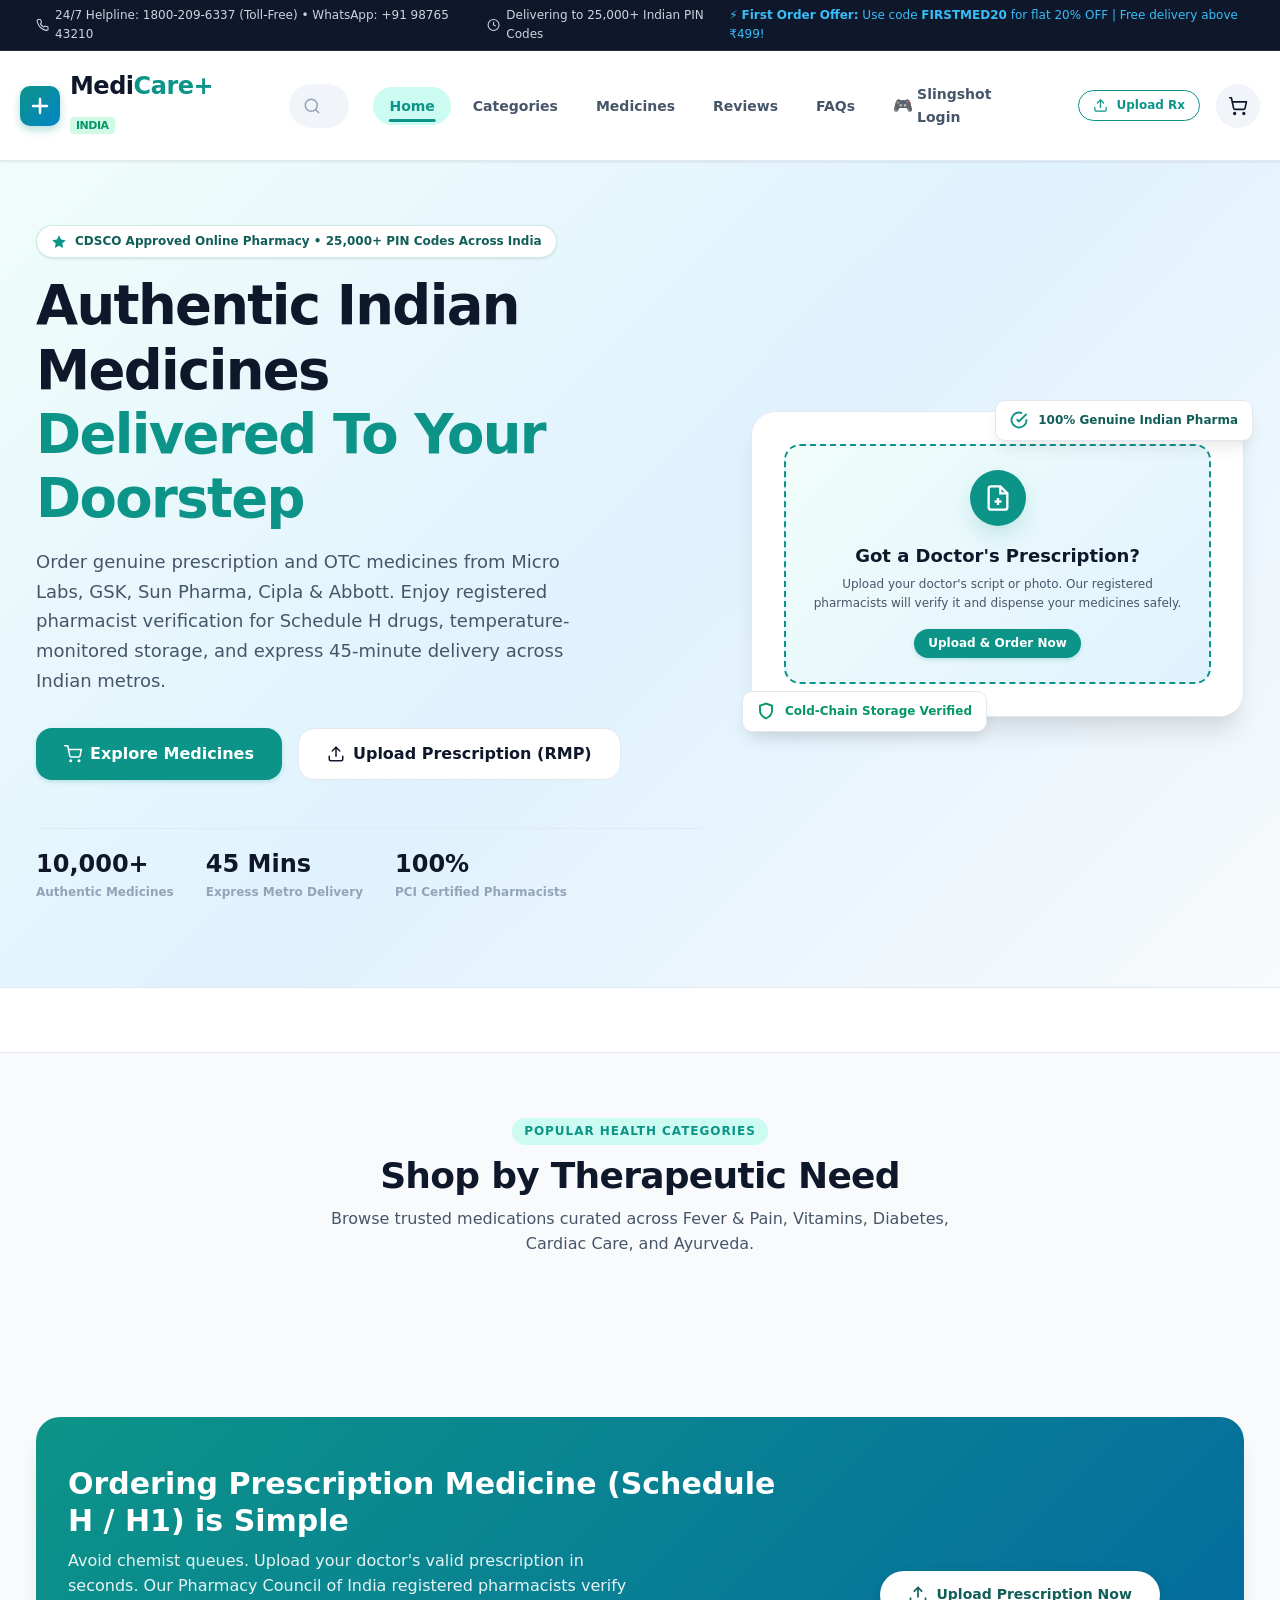
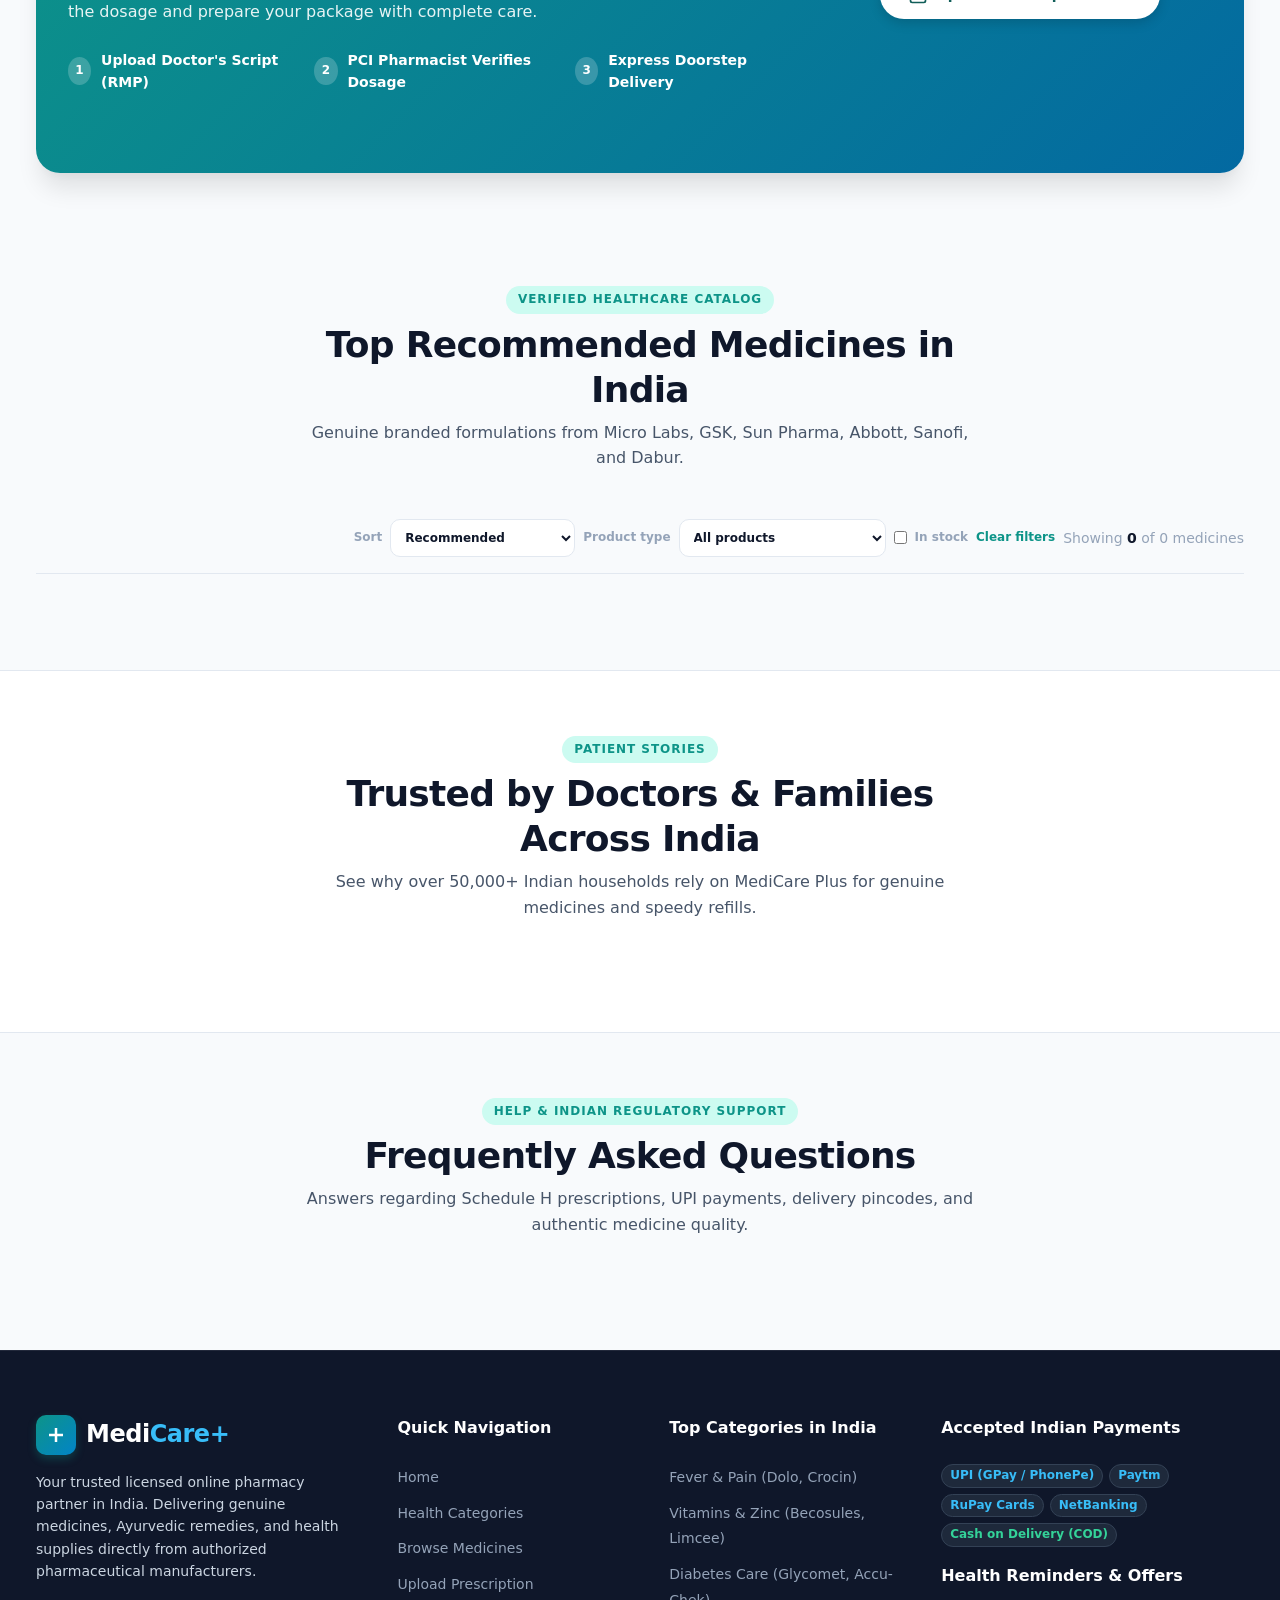
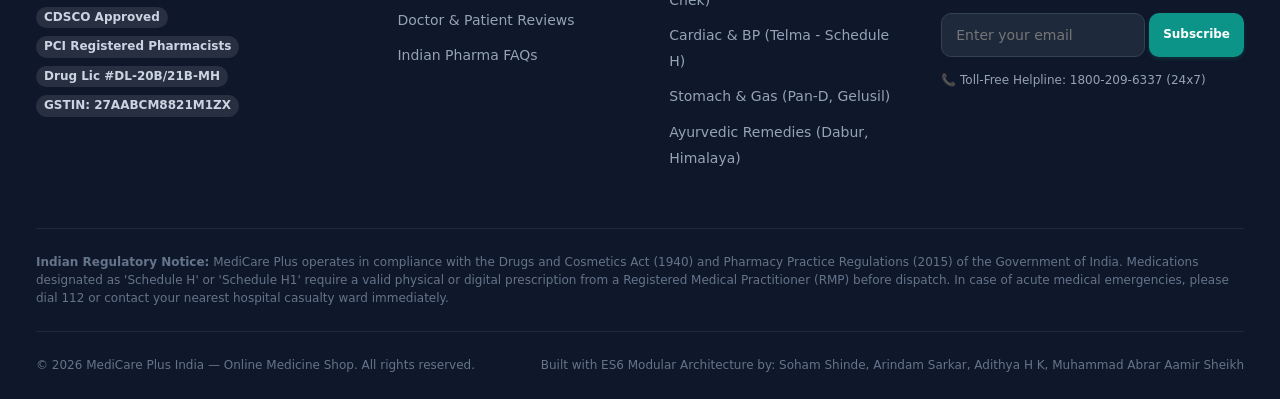
==== commit a461d430: "feat(auth): add 3-step hybrid login (phone → password → OTP) with slingshot game - Implement passwor" ====
--- a/frontend/index.html
+++ b/frontend/index.html
@@ -65,6 +65,9 @@
           <li><a href="#medicines-section" class="nav-link">Medicines</a></li>
           <li><a href="#testimonials-section" class="nav-link">Reviews</a></li>
           <li><a href="#faq-section" class="nav-link">FAQs</a></li>
+          <li><a href="pages/login.html" class="nav-link" title="Slingshot Login - Interactive OTP Verification">
+            <span style="font-size: 16px; margin-right: 4px;">🎮</span>Slingshot Login
+          </a></li>
         </ul>
       </nav>
 
--- a/frontend/css/style.css
+++ b/frontend/css/style.css
@@ -1602,6 +1602,32 @@
   }
 }
 
+/* ==========================================================================
+   16. SLINGSHOT GAME ANIMATIONS
+   ========================================================================== */
+@keyframes digitFly {
+  0% {
+    transform: translate(0, 0) scale(1);
+    opacity: 1;
+  }
+  100% {
+    transform: translate(var(--tx), var(--ty))) scale(0.3);
+    opacity: 0;
+  }
+}
+
+@keyframes slotPulse {
+  0%, 100% { transform: scale(1); }
+  50% { transform: scale(1.15); }
+}
+
+.slingshot-digit-flying {
+  animation: digitFly 0.6s cubic-bezier(0.34, 1.56, 0.64, 1) forwards;
+}
+
+/* ==========================================================================
+   17. RESPONSIVE MEDIA QUERIES (UPDATED)
+   ========================================================================== */
 @media (max-width: 768px) {
   .top-bar-contact {
     display: none;
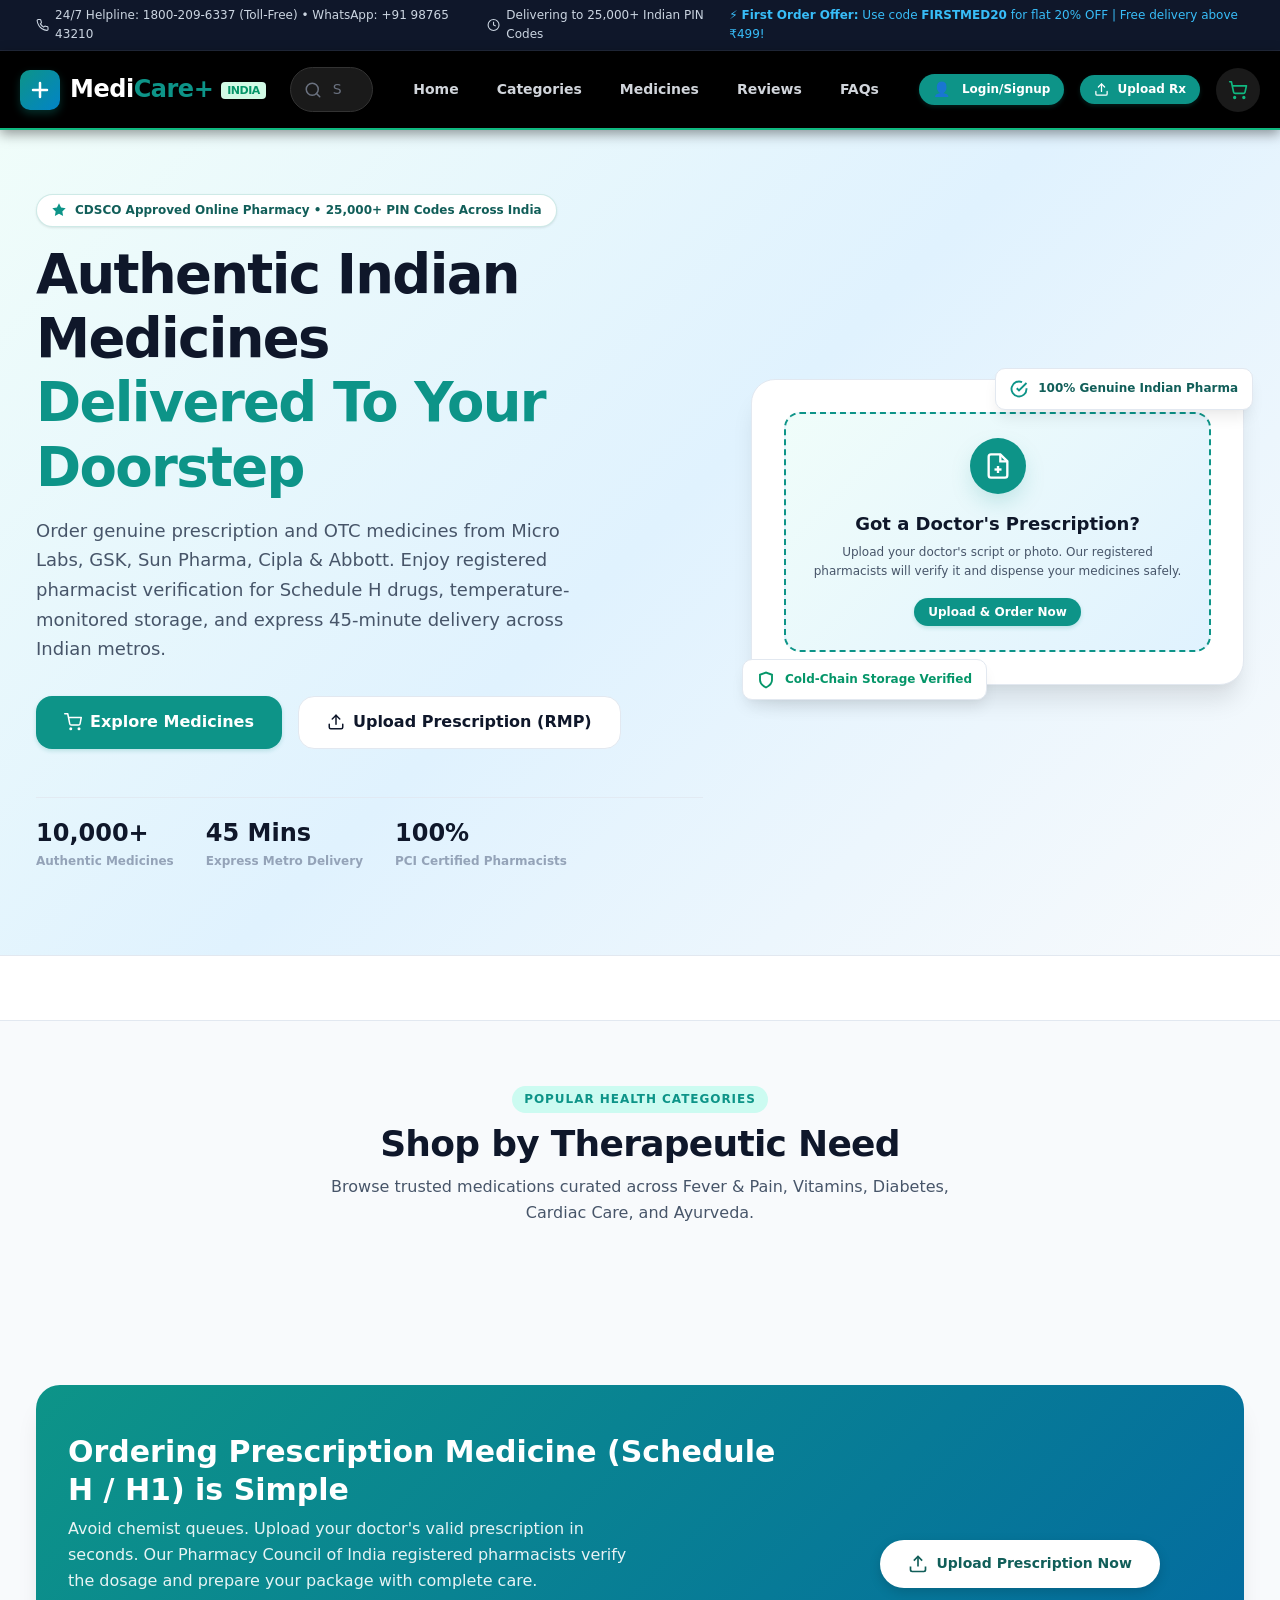
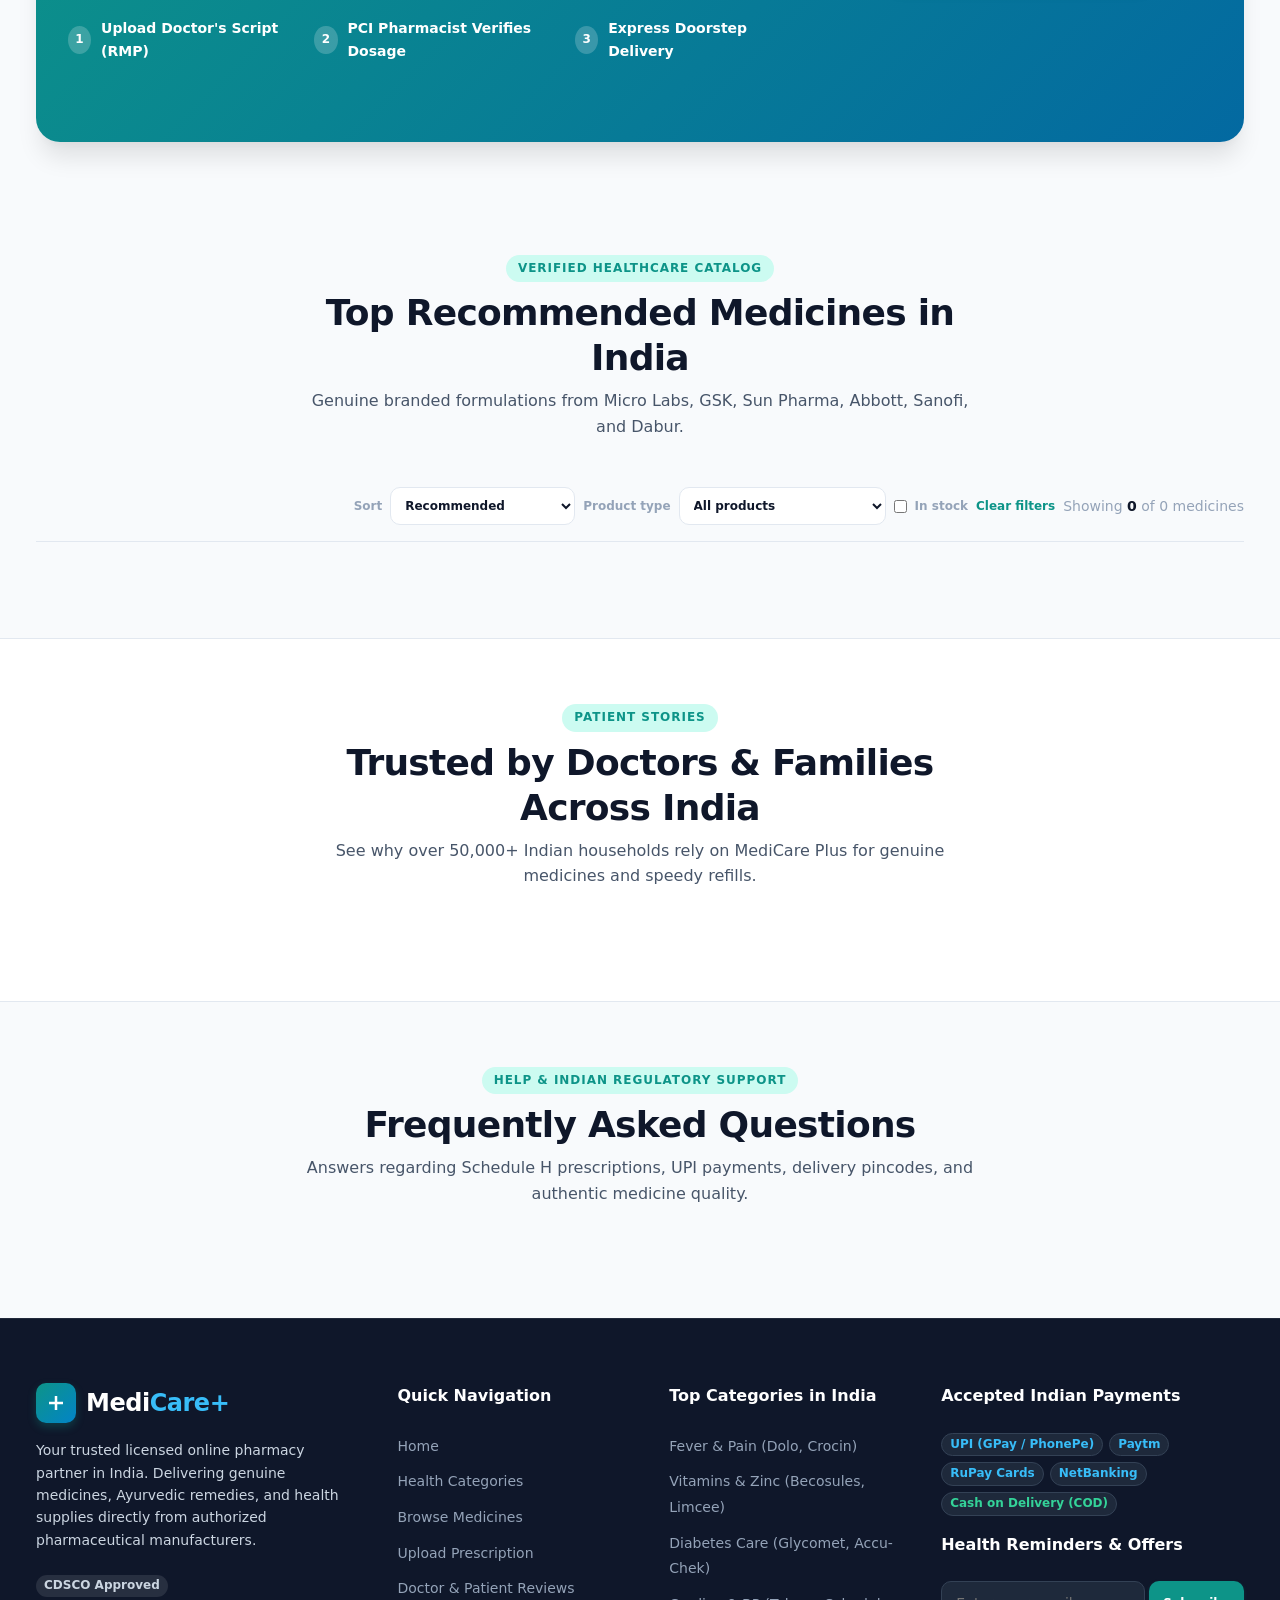
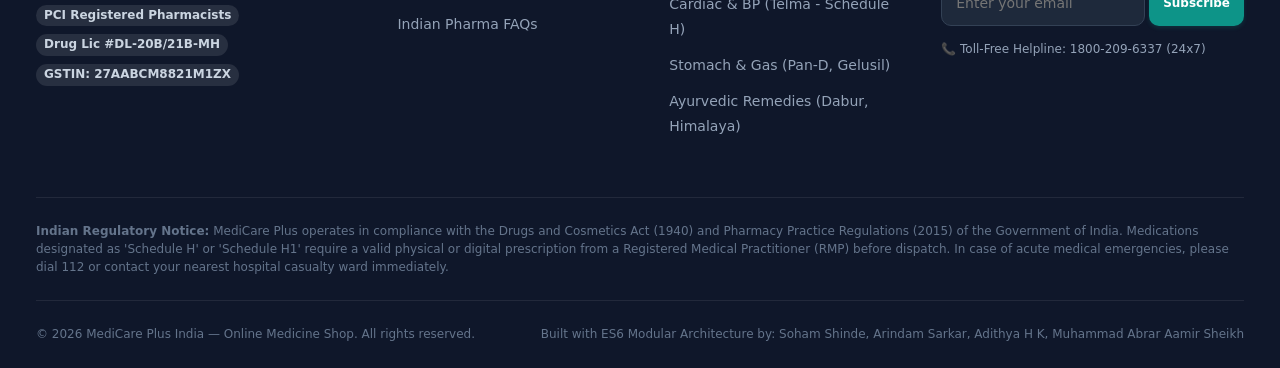
==== commit 140bcb7c: "Add auth module and homepage updates This commit introduces the authentication module with login/sig" ====
--- a/frontend/index.html
+++ b/frontend/index.html
@@ -60,20 +60,22 @@
       <!-- Main Navigation with Smooth Animated Hover Underlines -->
       <nav class="main-nav" aria-label="Main Navigation">
         <ul class="nav-links" id="main-nav-links">
-          <li><a href="index.html" class="nav-link active">Home</a></li>
+          <li><a href="index.html" class="nav-link ">Home</a></li>
           <li><a href="#categories-section" class="nav-link">Categories</a></li>
           <li><a href="#medicines-section" class="nav-link">Medicines</a></li>
           <li><a href="#testimonials-section" class="nav-link">Reviews</a></li>
           <li><a href="#faq-section" class="nav-link">FAQs</a></li>
-          <li><a href="pages/login.html" class="nav-link" title="Slingshot Login - Interactive OTP Verification">
-            <span style="font-size: 16px; margin-right: 4px;">🎮</span>Slingshot Login
-          </a></li>
         </ul>
       </nav>
 
       <!-- Header Action Controls -->
       <div class="header-actions">
-        <button type="button" class="btn btn-outline-primary btn-sm btn-pill" data-action="upload-prescription" title="Upload Doctor's Prescription (RMP)">
+        <a href="pages/login.html" class="btn btn-primary btn-sm btn-pill" title="Login to your account" aria-label="Login">
+          <span style="font-size: 14px; margin-right: 4px;">👤</span>
+          <span>Login/Signup</span>
+        </a>
+
+        <button type="button" class="btn btn-primary btn-sm btn-pill" data-action="upload-prescription" title="Upload Doctor's Prescription (RMP)">
           <svg viewBox="0 0 24 24" width="15" height="15" stroke="currentColor" stroke-width="2" fill="none" stroke-linecap="round" stroke-linejoin="round">
             <path d="M21 15v4a2 2 0 0 1-2 2H5a2 2 0 0 1-2-2v-4"/>
             <polyline points="17 8 12 3 7 8"/>
--- a/frontend/css/style.css
+++ b/frontend/css/style.css
@@ -375,10 +375,10 @@
   position: sticky;
   top: 0;
   z-index: 100;
-  background-color: rgba(255, 255, 255, 0.95);
+  background-color: #000000;
   backdrop-filter: blur(8px);
-  border-bottom: 1px solid var(--border-color);
-  box-shadow: var(--shadow-sm);
+  border-bottom: 2px solid #10b981;
+  box-shadow: 0 4px 12px rgba(0, 0, 0, 0.4);
   transition: all var(--transition-normal);
 }
 
@@ -396,7 +396,7 @@
   gap: 10px;
   font-size: var(--font-size-xl);
   font-weight: 800;
-  color: var(--primary-color);
+  color: #10b981;
   letter-spacing: -0.02em;
   transition: transform 0.25s cubic-bezier(0.34, 1.56, 0.64, 1);
 }
@@ -424,7 +424,7 @@
 }
 
 .brand-name {
-  color: var(--text-main);
+  color: #ffffff;
   transition: color var(--transition-fast);
 }
 
@@ -448,7 +448,7 @@
 .search-icon {
   position: absolute;
   left: 14px;
-  color: var(--text-muted);
+  color: #6b7280;
   pointer-events: none;
   transition: color var(--transition-fast);
 }
@@ -457,17 +457,22 @@
   width: 100%;
   padding: 10px 16px 10px 42px;
   font-size: var(--font-size-sm);
-  background-color: var(--bg-muted);
-  border: 1.5px solid transparent;
+  background-color: #1a1a1a;
+  border: 1.5px solid #333333;
   border-radius: var(--radius-pill);
+  color: #ffffff;
   outline: none;
   transition: all var(--transition-normal);
 }
 
+.header-search-input::placeholder {
+  color: #6b7280;
+}
+
 .header-search-input:focus {
-  background-color: var(--bg-surface);
-  border-color: var(--primary-color);
-  box-shadow: 0 0 0 4px rgba(13, 148, 136, 0.12);
+  background-color: #1a1a1a;
+  border-color: #10b981;
+  box-shadow: 0 0 0 4px rgba(16, 185, 129, 0.1);
 }
 
 .header-search-form:focus-within .search-icon {
@@ -490,7 +495,7 @@
 .nav-link {
   font-size: var(--font-size-sm);
   font-weight: 600;
-  color: var(--text-light);
+  color: #d1d5db;
   padding: 8px 16px;
   border-radius: var(--radius-pill);
   position: relative;
@@ -509,15 +514,15 @@
   left: 50%;
   width: 0;
   height: 2.5px;
-  background: linear-gradient(90deg, var(--primary-color), var(--secondary-color));
+  background: linear-gradient(90deg, #10b981, #34d399);
   border-radius: var(--radius-pill);
   transform: translateX(-50%);
   transition: width 0.28s cubic-bezier(0.4, 0, 0.2, 1);
 }
 
 .nav-link:hover {
-  color: var(--primary-color);
-  background-color: var(--primary-subtle);
+  color: #10b981;
+  background-color: rgba(16, 185, 129, 0.08);
   transform: translateY(-2px);
 }
 
@@ -526,14 +531,14 @@
 }
 
 .nav-link.active {
-  color: var(--primary-color);
-  background-color: var(--primary-light);
+  color: #10b981;
+  background-color: rgba(16, 185, 129, 0.12);
   font-weight: 700;
 }
 
 .nav-link.active::after {
   width: 60%;
-  background: var(--primary-color);
+  background: #10b981;
 }
 
 /* Header Actions */
@@ -547,20 +552,20 @@
   position: relative;
   width: 44px;
   height: 44px;
-  background-color: var(--bg-muted);
+  background-color: #1a1a1a;
   border-radius: var(--radius-pill);
   display: flex;
   align-items: center;
   justify-content: center;
-  color: var(--text-main);
+  color: #10b981;
   transition: all 0.25s cubic-bezier(0.34, 1.56, 0.64, 1);
 }
 
 .btn-cart:hover {
-  background-color: var(--primary-light);
-  color: var(--primary-color);
+  background-color: rgba(16, 185, 129, 0.12);
+  color: #10b981;
   transform: translateY(-2px) scale(1.06);
-  box-shadow: 0 4px 12px rgba(13, 148, 136, 0.25);
+  box-shadow: 0 4px 12px rgba(16, 185, 129, 0.2);
 }
 
 .btn-cart:hover .cart-badge {
@@ -598,7 +603,7 @@
   height: 40px;
   align-items: center;
   justify-content: center;
-  color: var(--text-main);
+  color: #10b981;
 }
 
 /* ==========================================================================
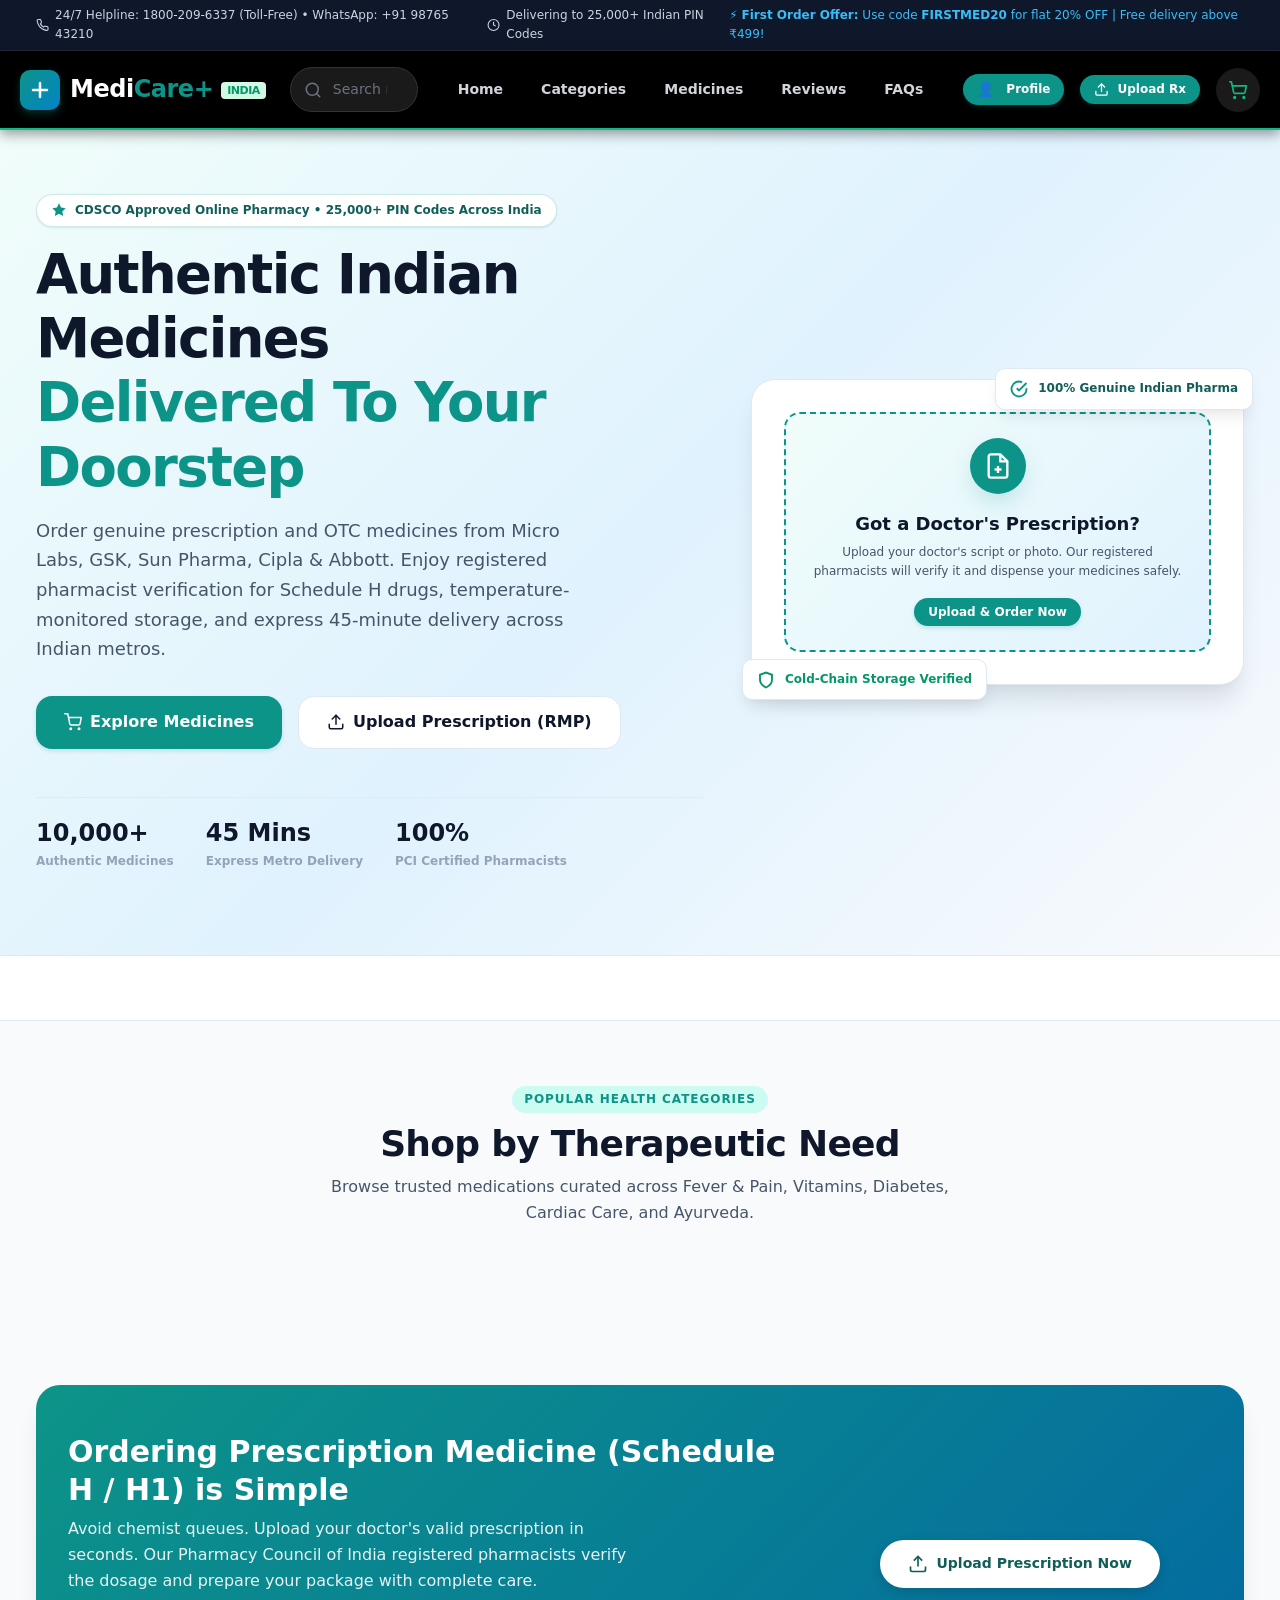
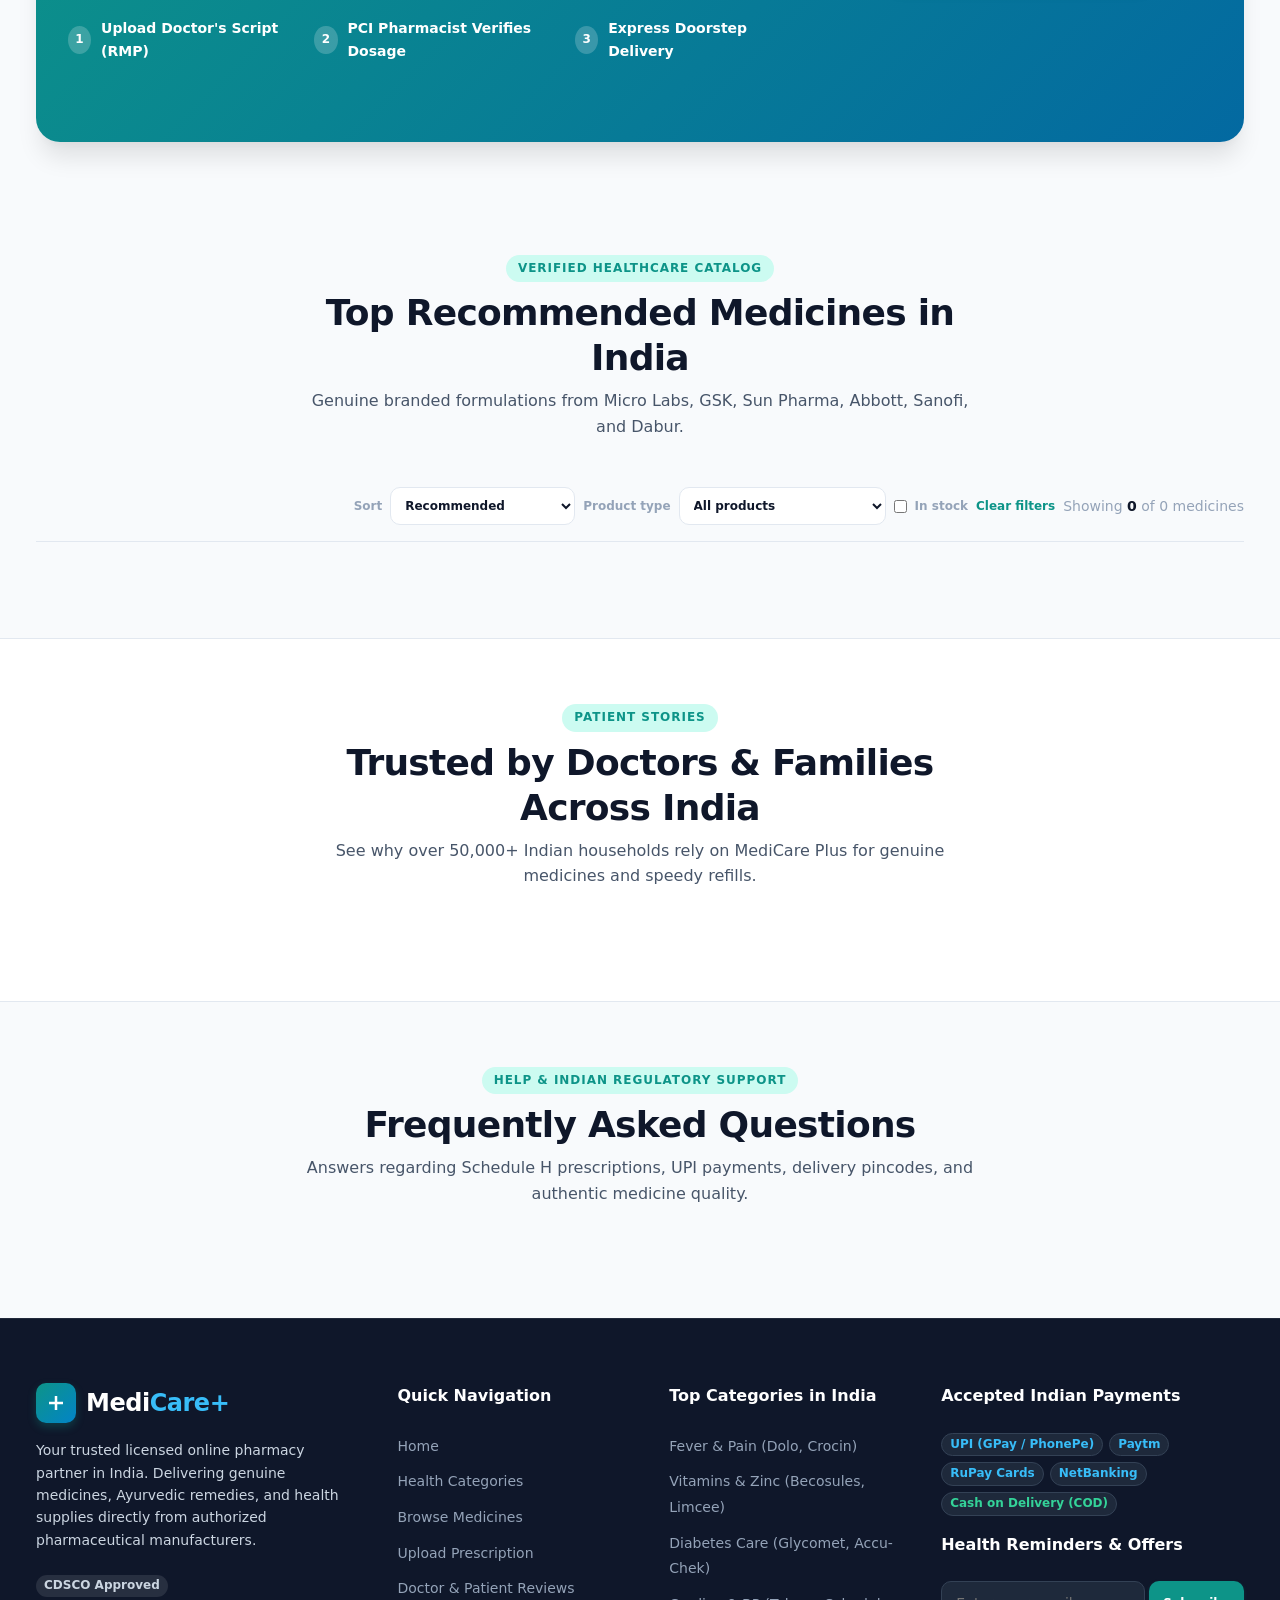
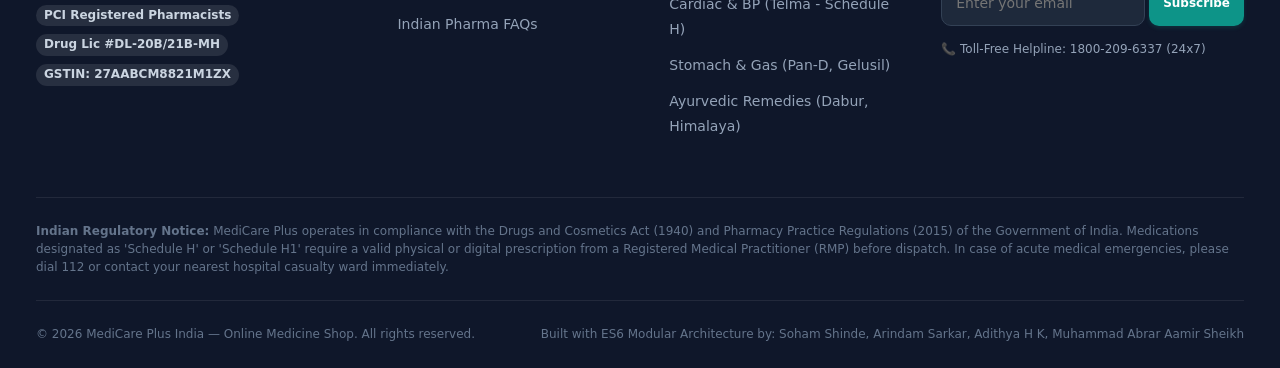
==== commit 9bd03087: "Add profile access and order history Add a login check to the Profile button, save completed orders " ====
--- a/frontend/index.html
+++ b/frontend/index.html
@@ -70,10 +70,10 @@
 
       <!-- Header Action Controls -->
       <div class="header-actions">
-        <a href="pages/login.html" class="btn btn-primary btn-sm btn-pill" title="Login to your account" aria-label="Login">
+        <button type="button" class="btn btn-primary btn-sm btn-pill profile-btn" title="View your profile and orders" aria-label="Profile">
           <span style="font-size: 14px; margin-right: 4px;">👤</span>
-          <span>Login/Signup</span>
-        </a>
+          <span>Profile</span>
+        </button>
 
         <button type="button" class="btn btn-primary btn-sm btn-pill" data-action="upload-prescription" title="Upload Doctor's Prescription (RMP)">
           <svg viewBox="0 0 24 24" width="15" height="15" stroke="currentColor" stroke-width="2" fill="none" stroke-linecap="round" stroke-linejoin="round">
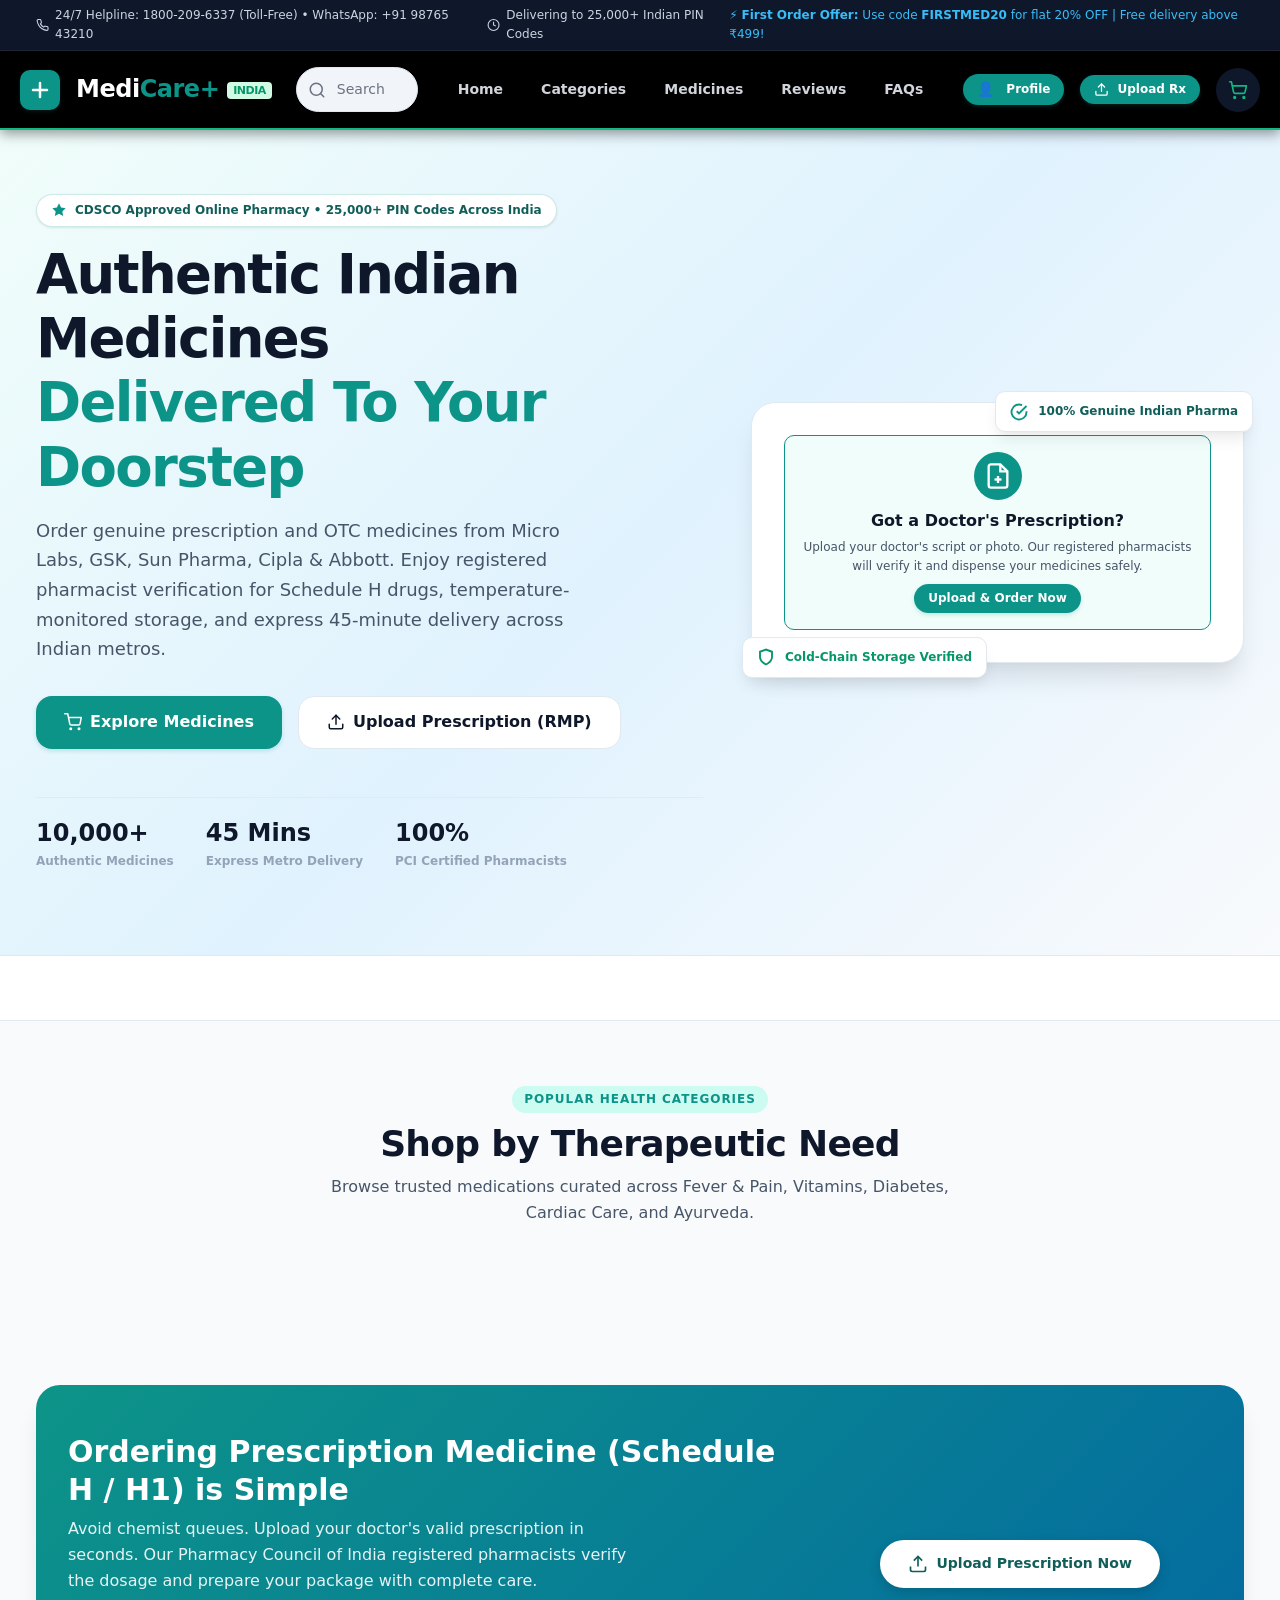
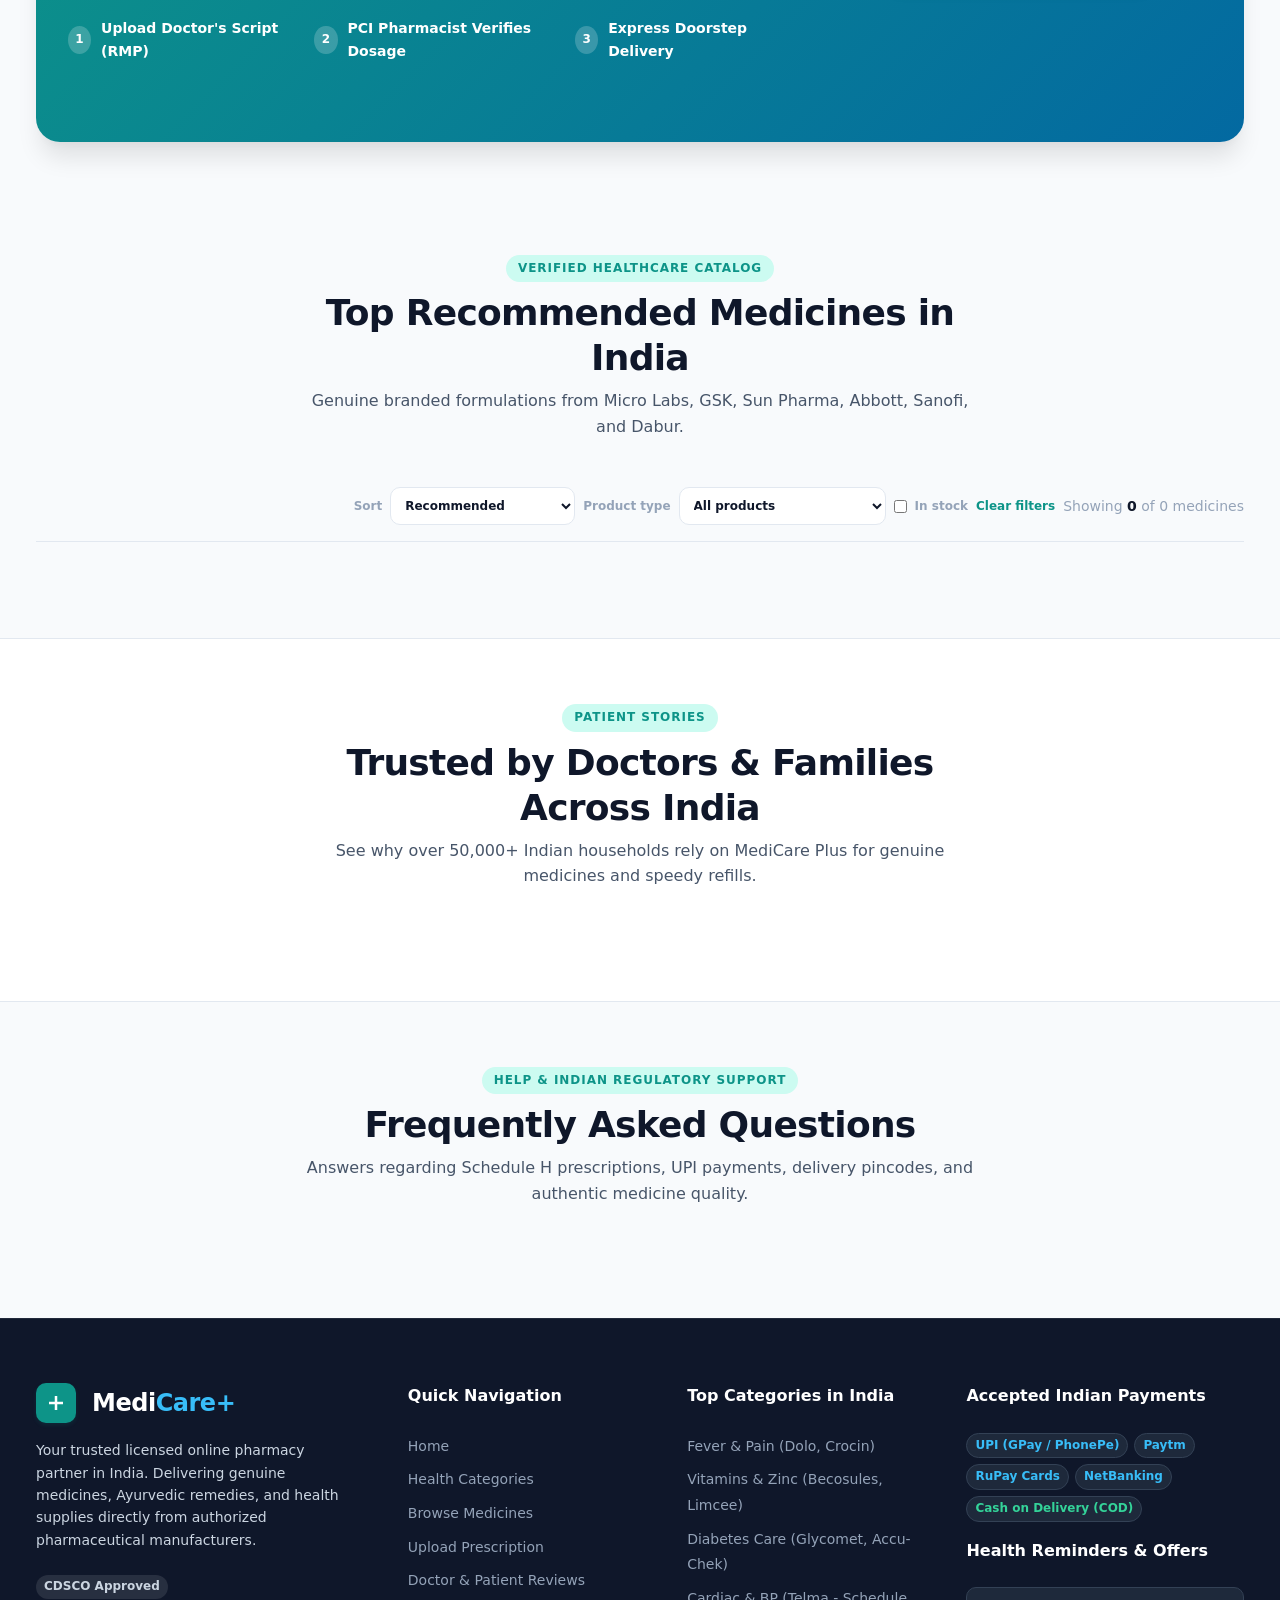
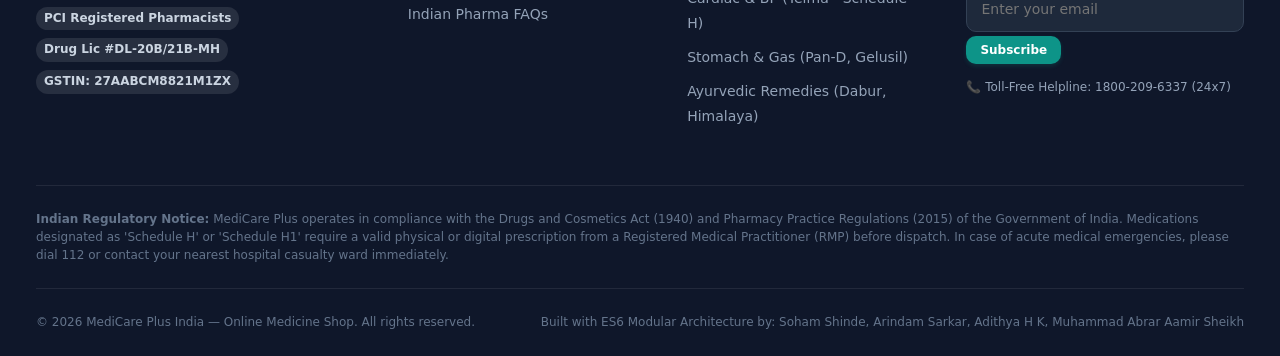
==== commit 2061b602: "Simplify medicine search placeholder Replace the detailed examples with a concise search prompt." ====
--- a/frontend/index.html
+++ b/frontend/index.html
@@ -51,7 +51,7 @@
           <input 
             type="search" 
             class="header-search-input" 
-            placeholder="Search medicines (Dolo 650, Becosules, Crocin), generic salts, brands..." 
+            placeholder="Search the medicines" 
             aria-label="Search Indian medicines"
           />
         </div>
--- a/frontend/css/style.css
+++ b/frontend/css/style.css
@@ -292,8 +292,8 @@
 .badge {
   display: inline-flex;
   align-items: center;
-  gap: 4px;
-  padding: 3px 8px;
+  gap: var(--spacing-xs);
+  padding: var(--spacing-xs) var(--spacing-sm);
   font-size: var(--font-size-xs);
   font-weight: 600;
   border-radius: var(--radius-pill);
@@ -393,39 +393,39 @@
 .brand-logo {
   display: flex;
   align-items: center;
-  gap: 10px;
+  gap: var(--spacing-md);
   font-size: var(--font-size-xl);
   font-weight: 800;
-  color: #10b981;
+  color: var(--accent-color);
   letter-spacing: -0.02em;
-  transition: transform 0.25s cubic-bezier(0.34, 1.56, 0.64, 1);
+  transition: color var(--transition-normal);
 }
 
 .brand-logo:hover {
-  transform: scale(1.02);
+  transform: none;
 }
 
 .brand-icon-wrap {
   width: 40px;
   height: 40px;
-  background: linear-gradient(135deg, var(--primary-color), var(--secondary-color));
+  background: var(--primary-color);
   color: var(--text-inverted);
   border-radius: var(--radius-md);
   display: flex;
   align-items: center;
   justify-content: center;
-  box-shadow: 0 4px 8px rgba(13, 148, 136, 0.3);
-  transition: transform 0.35s cubic-bezier(0.34, 1.56, 0.64, 1), box-shadow 0.25s ease;
+  box-shadow: 0 2px 4px rgba(13, 148, 136, 0.15);
+  transition: transform var(--transition-normal), box-shadow var(--transition-normal);
 }
 
 .brand-logo:hover .brand-icon-wrap {
-  transform: rotate(90deg) scale(1.08);
-  box-shadow: 0 6px 14px rgba(13, 148, 136, 0.45);
+  transform: none;
+  box-shadow: 0 2px 4px rgba(13, 148, 136, 0.15);
 }
 
 .brand-name {
-  color: #ffffff;
-  transition: color var(--transition-fast);
+  color: var(--text-inverted);
+  transition: color var(--transition-normal);
 }
 
 .brand-name span {
@@ -447,20 +447,20 @@
 
 .search-icon {
   position: absolute;
-  left: 14px;
+  left: 12px;
   color: #6b7280;
   pointer-events: none;
-  transition: color var(--transition-fast);
+  transition: color var(--transition-normal);
 }
 
 .header-search-input {
   width: 100%;
-  padding: 10px 16px 10px 42px;
+  padding: 10px 16px 10px 40px;
   font-size: var(--font-size-sm);
-  background-color: #1a1a1a;
-  border: 1.5px solid #333333;
+  background-color: var(--bg-muted);
+  border: 1px solid var(--border-color);
   border-radius: var(--radius-pill);
-  color: #ffffff;
+  color: var(--text-main);
   outline: none;
   transition: all var(--transition-normal);
 }
@@ -470,13 +470,13 @@
 }
 
 .header-search-input:focus {
-  background-color: #1a1a1a;
-  border-color: #10b981;
-  box-shadow: 0 0 0 4px rgba(16, 185, 129, 0.1);
+  background-color: var(--bg-surface);
+  border-color: var(--accent-color);
+  box-shadow: 0 0 0 2px rgba(16, 185, 129, 0.05);
 }
 
 .header-search-form:focus-within .search-icon {
-  color: var(--primary-color);
+  color: var(--accent-color);
 }
 
 /* Navigation Links with Smooth Hover Animation */
@@ -496,49 +496,49 @@
   font-size: var(--font-size-sm);
   font-weight: 600;
   color: #d1d5db;
-  padding: 8px 16px;
+  padding: var(--spacing-sm) var(--spacing-md);
   border-radius: var(--radius-pill);
   position: relative;
-  transition: color 0.25s ease, background-color 0.25s ease, transform 0.25s cubic-bezier(0.34, 1.56, 0.64, 1);
+  transition: color var(--transition-normal), background-color var(--transition-normal), transform var(--transition-normal);
   display: inline-flex;
   align-items: center;
   text-decoration: none;
   overflow: hidden;
 }
 
-/* Animated Underline Indicator */
+/* Simplified underline indicator */
 .nav-link::after {
   content: '';
   position: absolute;
-  bottom: 3px;
+  bottom: 2px;
   left: 50%;
   width: 0;
-  height: 2.5px;
-  background: linear-gradient(90deg, #10b981, #34d399);
+  height: 2px;
+  background: var(--accent-color);
   border-radius: var(--radius-pill);
   transform: translateX(-50%);
-  transition: width 0.28s cubic-bezier(0.4, 0, 0.2, 1);
+  transition: width var(--transition-normal);
 }
 
 .nav-link:hover {
-  color: #10b981;
+  color: var(--accent-color);
+  background-color: rgba(16, 185, 129, 0.05);
+  transform: none;
+}
+
+.nav-link:hover::after {
+  width: 40%;
+}
+
+.nav-link.active {
+  color: var(--accent-color);
   background-color: rgba(16, 185, 129, 0.08);
-  transform: translateY(-2px);
-}
-
-.nav-link:hover::after {
-  width: 60%;
-}
-
-.nav-link.active {
-  color: #10b981;
-  background-color: rgba(16, 185, 129, 0.12);
   font-weight: 700;
 }
 
 .nav-link.active::after {
-  width: 60%;
-  background: #10b981;
+  width: 40%;
+  background: var(--accent-color);
 }
 
 /* Header Actions */
@@ -552,30 +552,30 @@
   position: relative;
   width: 44px;
   height: 44px;
-  background-color: #1a1a1a;
+  background-color: var(--bg-dark);
   border-radius: var(--radius-pill);
   display: flex;
   align-items: center;
   justify-content: center;
-  color: #10b981;
-  transition: all 0.25s cubic-bezier(0.34, 1.56, 0.64, 1);
+  color: var(--accent-color);
+  transition: all var(--transition-normal);
 }
 
 .btn-cart:hover {
-  background-color: rgba(16, 185, 129, 0.12);
-  color: #10b981;
-  transform: translateY(-2px) scale(1.06);
-  box-shadow: 0 4px 12px rgba(16, 185, 129, 0.2);
+  background-color: rgba(16, 185, 129, 0.08);
+  color: var(--accent-hover);
+  transform: none;
+  box-shadow: none;
 }
 
 .btn-cart:hover .cart-badge {
-  transform: scale(1.18);
-  animation: badgeBounce 0.4s ease;
+  transform: none;
+  animation: none;
 }
 
 @keyframes badgeBounce {
-  0%, 100% { transform: scale(1.18); }
-  50% { transform: scale(1.35); }
+  0%, 100% { transform: none; }
+  50% { transform: none; }
 }
 
 .cart-badge {
@@ -584,17 +584,17 @@
   right: -2px;
   background-color: var(--danger-color);
   color: var(--text-inverted);
-  font-size: 11px;
-  font-weight: 700;
-  min-width: 19px;
-  height: 19px;
+  font-size: 10px;
+  font-weight: 600;
+  min-width: 18px;
+  height: 18px;
   border-radius: var(--radius-pill);
   display: flex;
   align-items: center;
   justify-content: center;
-  padding: 0 4px;
+  padding: 0 3px;
   border: 2px solid var(--bg-surface);
-  transition: transform 0.2s cubic-bezier(0.34, 1.56, 0.64, 1);
+  transition: none;
 }
 
 .mobile-toggle {
@@ -709,42 +709,42 @@
 }
 
 .hero-prescription-box {
-  background: linear-gradient(135deg, var(--primary-subtle), var(--secondary-light));
-  border: 2px dashed var(--primary-color);
-  border-radius: var(--radius-lg);
-  padding: var(--spacing-lg);
+  background-color: var(--primary-subtle);
+  border: 1px solid var(--primary-color);
+  border-radius: var(--radius-md);
+  padding: var(--spacing-md);
   text-align: center;
   transition: all var(--transition-normal);
 }
 
 .hero-prescription-box:hover {
   background-color: var(--primary-light);
-  transform: translateY(-2px);
+  transform: none;
 }
 
 .prescription-icon-circle {
-  width: 56px;
-  height: 56px;
+  width: 48px;
+  height: 48px;
   background-color: var(--primary-color);
   color: var(--text-inverted);
   border-radius: 50%;
   display: flex;
   align-items: center;
   justify-content: center;
-  margin: 0 auto var(--spacing-md);
-  box-shadow: var(--shadow-teal);
+  margin: 0 auto var(--spacing-sm);
+  box-shadow: none;
 }
 
 .hero-prescription-box h3 {
-  font-size: var(--font-size-md);
-  font-weight: 700;
-  margin-bottom: 4px;
+  font-size: var(--font-size-base);
+  font-weight: 600;
+  margin-bottom: var(--spacing-xs);
 }
 
 .hero-prescription-box p {
   font-size: var(--font-size-xs);
   color: var(--text-light);
-  margin-bottom: var(--spacing-md);
+  margin-bottom: var(--spacing-sm);
 }
 
 .floating-badge {
@@ -932,26 +932,27 @@
 }
 
 .filter-pill {
-  padding: 8px 18px;
+  padding: 6px 16px;
   border-radius: var(--radius-pill);
   font-size: var(--font-size-xs);
   font-weight: 600;
   background-color: var(--bg-surface);
   border: 1px solid var(--border-color);
   color: var(--text-light);
-  transition: all var(--transition-fast);
+  transition: all var(--transition-normal);
 }
 
 .filter-pill:hover {
   border-color: var(--primary-color);
   color: var(--primary-color);
+  background-color: var(--primary-light);
 }
 
 .filter-pill.active {
   background-color: var(--primary-color);
   border-color: var(--primary-color);
   color: var(--text-inverted);
-  box-shadow: 0 2px 6px rgba(13, 148, 136, 0.25);
+  box-shadow: none;
 }
 
 .results-count {
@@ -975,7 +976,7 @@
 .catalog-stock-toggle {
   display: inline-flex;
   align-items: center;
-  gap: 8px;
+  gap: var(--spacing-sm);
   color: var(--text-muted);
   font-size: var(--font-size-xs);
   font-weight: 600;
@@ -1377,23 +1378,25 @@
 }
 
 .footer-links li {
-  margin-bottom: 10px;
+  margin-bottom: var(--spacing-sm);
 }
 
 .footer-links a {
   font-size: var(--font-size-sm);
   color: #94a3b8;
+  transition: color var(--transition-normal);
 }
 
 .footer-links a:hover {
   color: var(--text-inverted);
-  padding-left: 4px;
+  padding-left: var(--spacing-xs);
 }
 
 .newsletter-form {
   display: flex;
   gap: var(--spacing-xs);
   margin-top: var(--spacing-md);
+  flex-wrap: wrap;
 }
 
 .newsletter-input {
